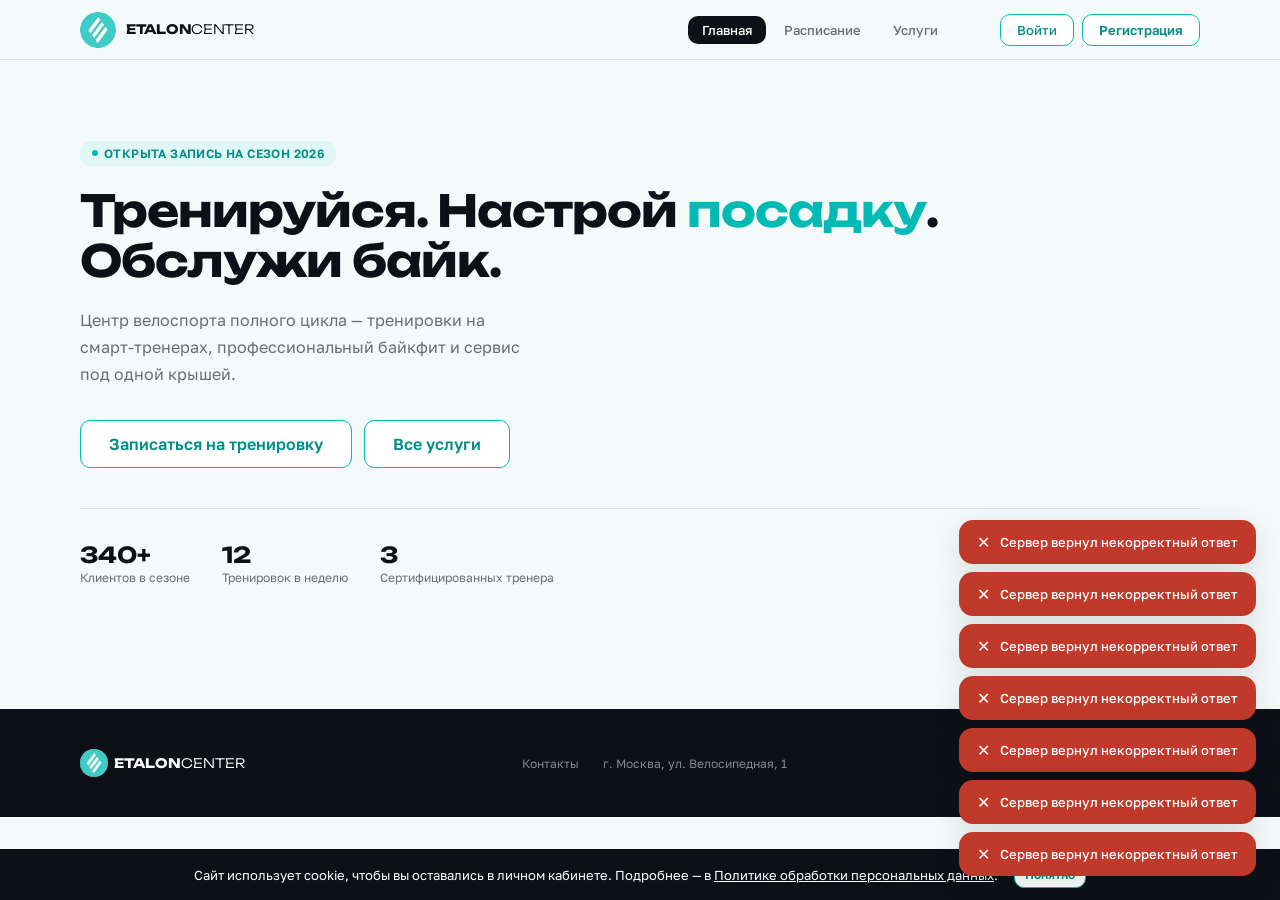
==== index.html @ cbdffd04 "49.[Feature] - изменила расположение пунктов меню" ====
<!DOCTYPE html>
<html lang="ru">

<head>
  <meta charset="UTF-8">
  <meta name="viewport" content="width=device-width, initial-scale=1.0">
  <link rel="icon" type="image/x-icon"
    href="[data-uri]">
  <link rel="icon" type="image/png" sizes="32x32"
    href="[data-uri]">
  <link rel="apple-touch-icon"
    href="[data-uri]">
  <title>ETALON CENTER — Запись на тренировки</title>
  <!-- Стили — css/, порядок подключения важен (каскад). ?v=… — версия против кэша браузера
       (.htaccess кэширует css/js на 7 дней): при выкладке изменённых css/js сменить во ВСЕХ ссылках css и js. -->
  <link rel="stylesheet" href="css/fonts.css?v=20261009-031">
  <link rel="stylesheet" href="css/base.css?v=20261009-031">
  <link rel="stylesheet" href="css/site.css?v=20261009-031">
  <link rel="stylesheet" href="css/panels.css?v=20261009-031">
  <link rel="stylesheet" href="css/library.css?v=20261009-031">
  <link rel="stylesheet" href="css/week-grid.css?v=20261009-031">
  <link rel="stylesheet" href="css/admin.css?v=20261009-031">
  <!-- Набор готовых классов — последним: его классы сильнее остальных -->
  <link rel="stylesheet" href="css/kit.css?v=20261009-031">
</head>

<body>
  <!-- Администратор обновил страницу: сайт не показываем, пока сервер не ответит, кто вошёл (js/auth.js admBootMark) -->
  <script>try { if (localStorage.getItem('etalon.admin') === '1') document.documentElement.classList.add('adm-boot'); } catch (e) { }</script>

  <!-- NAV -->
  <nav class="nav">
    <a class="nav-logo" href="#" onclick="goHome()"><img class="input-sm u-block u-shrink-0 u-w-36 u-round"
        src="[data-uri]"
        alt="logo"><span class="u-lh-1"
       ><b class="u-bold">ETALON</b><span class="u-light"
         >CENTER</span></span></a>
    <!-- Разделы и вход: на широком экране — в строке шапки, на телефоне — выпадающее меню (кнопка .nav-burger) -->
    <div class="nav-menu">
    <div class="nav-links">
      <a class="nav-link nav-client-only active" href="#" onclick="showPage('home');setNavActive(this)">Главная</a>
      <a class="nav-link nav-client-only" href="#" onclick="showPage('trainings');setNavActive(this)">Расписание</a>
      <a class="nav-link nav-client-only" href="#" onclick="showPage('services');setNavActive(this)">Услуги</a>
      <a class="nav-link" href="#" onclick="showPage('client');setNavActive(this)" id="nav-client"
        style="display:none">Кабинет</a>
      <!-- Администратору: группы разделов панели (js/admin/data-nav.js admGroup); разделы группы — в меню слева -->
      <a class="nav-link nav-admin-only" href="#" data-adm-group="journal" onclick="admGroup('journal')" style="display:none">Запись из расписания</a>
      <a class="nav-link nav-admin-only" href="#" data-adm-group="clients" onclick="admGroup('clients')" style="display:none">Клиенты</a>
      <a class="nav-link nav-admin-only" href="#" data-adm-group="work" onclick="admGroup('work')" style="display:none">Управление записями</a>
      <a class="nav-link nav-admin-only" href="#" data-adm-group="plan" onclick="admGroup('plan')" style="display:none">Управление расписанием</a>
      <a class="nav-link nav-admin-only" href="#" data-adm-group="branches" onclick="admGroup('branches')" style="display:none">Филиалы</a>
      <a class="nav-link nav-admin-only" href="#" data-adm-group="staff" onclick="admGroup('staff')" style="display:none">Сотрудники</a>
      <a class="nav-link nav-admin-only" href="#" data-adm-group="system" onclick="admGroup('system')" style="display:none">Настройки</a>
    </div>
    <!-- Выбор филиала (js/site/schedule.js renderSchLoc); филиал один — блока нет; администратору не показывается -->
    <div class="ms nav-client-only" id="nav-loc" hidden></div>
    <div class="nav-auth">
      <button class="btn-ghost" id="btn-login" onclick="openAuth('login')">Войти</button>
      <button class="btn-primary" id="btn-signup" onclick="openAuth('register')">Регистрация</button>
      <!-- Текущий филиал администратора студии (у главного управляющего выбор — на экранах, [data-adm-branch]) — один на всю панель; вид тот же, что у выбора филиала на сайте (js/admin/data-nav.js admBranchRender) -->
      <div class="ms" id="adm-branch" hidden></div>
      <button class="btn-ghost u-nowrap" id="btn-logout" onclick="logout()" style="display:none">Выйти</button>
    </div>
    </div>
    <!-- Меню на телефоне: кнопка раскрывает .nav-menu под шапкой (css/site.css, js/ui.js) -->
    <button class="nav-burger" type="button" aria-label="Меню" onclick="navToggle()">
      <svg width="18" height="18" viewBox="0 0 24 24" fill="none" stroke="currentColor" stroke-width="2" stroke-linecap="round"><path d="M4 7h16M4 12h16M4 17h16" /></svg>
    </button>
  </nav>

  <!-- ════════════ PAGE: HOME ════════════ -->
  <div class="page active" id="page-home">
    <div class="hero">
      <div>
        <div class="hero-eyebrow animate-up">Открыта запись на сезон 2026</div>
        <h1 class="animate-up delay-1">Тренируйся. Настрой<span> посадку</span>. Обслужи байк.</h1>
        <p class="hero-sub animate-up delay-2">Центр велоспорта полного цикла — тренировки на смарт-тренерах,
          профессиональный байкфит и сервис под одной крышей.</p>
        <div class="hero-actions animate-up delay-3">
          <button class="btn-primary btn-lg"
            onclick="showPage('trainings');setNavActive(document.querySelector('[onclick*=\'trainings\']'))">Записаться на
            тренировку</button>
          <button class="btn-ghost btn-lg" onclick="showPage('services')">Все услуги</button>
        </div>
        <div class="hero-stats animate-up delay-3">
          <div class="stat-item">
            <div class="stat-num">340+</div>
            <div class="stat-label">Клиентов в сезоне</div>
          </div>
          <div class="stat-item">
            <div class="stat-num">12</div>
            <div class="stat-label">Тренировок в неделю</div>
          </div>
          <div class="stat-item">
            <div class="stat-num">3</div>
            <div class="stat-label">Сертифицированных тренера</div>
          </div>
        </div>
      </div>
    </div>
  </div>

  <!-- ════════════ PAGE: TRAININGS (js/site/trainings.js) — свои записи и запись на тренировки ════════════ -->
  <div class="page" id="page-trainings">
    <div class="section">
      <div class="section-head">
        <h2 class="section-title">Расписание</h2>
        <!-- Выбранный филиал — только на телефоне: там выбор филиала спрятан в меню шапки (js/site/schedule.js renderSchLoc) -->
        <div class="site-loc-name u-phone-only u-text-ui u-muted u-mt-4"></div>
      </div>

      <!-- Запись на индивидуальную тренировку (персональную или самостоятельную) — форма js/admin/journal-book.js -->
      <div class="u-mb-16"><button class="btn-primary" onclick="trOpenFree()">Свободная запись</button></div>

      <div class="wg-toolbar">
        <div class="wg-nav">
          <button class="wg-nav-btn" onclick="trChangeWeek(-1)">
            <svg width="16" height="16" viewBox="0 0 24 24" fill="none" stroke="currentColor" stroke-width="2"
              stroke-linecap="round" stroke-linejoin="round">
              <polyline points="15 18 9 12 15 6" />
            </svg>
          </button>
          <span class="wg-label" id="tr-month"></span>
          <button class="wg-nav-btn" onclick="trChangeWeek(1)">
            <svg width="16" height="16" viewBox="0 0 24 24" fill="none" stroke="currentColor" stroke-width="2"
              stroke-linecap="round" stroke-linejoin="round">
              <polyline points="9 18 15 12 9 6" />
            </svg>
          </button>
          <button class="wg-today-btn" onclick="trToday()">Сегодня</button>
        </div>
        <div class="indp-legend">
          <span><i class="indp-dot indp-dot--mine"></i>Вы записаны — нажмите, чтобы перенести или отменить</span>
        </div>
      </div>

      <div class="ind-hint u-mb-12" id="tr-hint"></div>
      <!-- Недельная сетка; на телефоне вместо неё — лента дней и список выбранного дня -->
      <div class="wg-days" id="tr-days"></div>
      <div class="sch-list" id="tr-day-list"></div>
      <div class="wg-wrap sch-grid-wrap">
        <div class="wg wg--site" id="tr-grid"></div>
      </div>
    </div>
  </div>

  <!-- ════════════ PAGE: SERVICES ════════════ -->
  <div class="page" id="page-services">
    <div class="section">
      <div class="section-head">
        <h2 class="section-title">Наши услуги</h2>
        <!-- Выбранный филиал — только на телефоне: там выбор филиала спрятан в меню шапки (js/site/schedule.js renderSchLoc) -->
        <div class="site-loc-name u-phone-only u-text-ui u-muted u-mt-4"></div>
      </div>
      <!-- Разделы — категории услуг из справочника, карточки — записи библиотеки (renderServices) -->
      <div id="services-grid"></div>
    </div>
  </div>

  <!-- ════════════ PAGE: DOCUMENT ════════════ -->
  <!-- Документ студии (оферта, правила, политика…): адрес #doc/<код>, текст действующей редакции (js/docs.js) -->
  <div class="page" id="page-doc">
    <div class="section">
      <div class="section-head">
        <h2 class="section-title" id="doc-title"></h2>
        <div class="u-text-ui u-muted u-mt-4" id="doc-meta"></div>
      </div>
      <div class="u-max-w-760" id="doc-text"></div>
    </div>
  </div>

  <!-- ════════════ PAGE: CLIENT PANEL ════════════ -->
  <div class="page" id="page-client">
    <div class="client-panel-layout">

      <!-- SIDEBAR -->
      <aside class="cp-sidebar">
        <div class="cp-sidebar-user">
          <div class="cp-user-avatar u-bg-brand-light u-brand" id="cp-user-avatar">И</div>
          <div class="cp-user-name" id="cp-user-name">Клиент</div>
          <div class="cp-user-phone" id="cp-user-phone"></div>
          <span class="cp-user-badge c-badge active" id="cp-user-badge">Активный</span>
        </div>
        <nav>
          <div class="cp-nav-item active" onclick="switchClientTab('mybookings',this)"><svg width="16" height="16"
              viewBox="0 0 24 24" fill="none" stroke="currentColor" stroke-width="2" stroke-linecap="round"
              stroke-linejoin="round">
              <path d="M2 9a3 3 0 010 6v2a2 2 0 002 2h16a2 2 0 002-2v-2a3 3 0 010-6V7a2 2 0 00-2-2H4a2 2 0 00-2 2v2z" />
            </svg> Мои записи</div>
          <div class="cp-nav-item" onclick="switchClientTab('profile',this)"><svg width="16" height="16"
              viewBox="0 0 24 24" fill="none" stroke="currentColor" stroke-width="2" stroke-linecap="round"
              stroke-linejoin="round">
              <circle cx="12" cy="8" r="4" />
              <path d="M4 20c0-4 3.6-7 8-7s8 3 8 7" />
            </svg> Профиль</div>
        </nav>
      </aside>

      <!-- CONTENT -->
      <div class="cp-content">

        <!-- MY BOOKINGS -->
        <div class="cp-panel active" id="cp-mybookings">
          <div class="cp-section-title">Мои записи</div>
          <div class="filter-chips u-mb-16" id="cp-booking-filters">
            <button class="chip" onclick="cpBookingFilter('all',this)">Все</button>
            <button class="chip active" onclick="cpBookingFilter('booked',this)">Активные</button>
            <button class="chip" onclick="cpBookingFilter('cancelled',this)">Отменённые</button>
          </div>
          <div class="bookings-list" id="cp-bookings-list"></div>
        </div>

        <!-- PROFILE -->
        <div class="cp-panel" id="cp-profile">
          <div class="cp-section-title">Мой профиль</div>
          <div class="profile-card">
            <div class="profile-avatar-row">
              <div class="profile-avatar-big u-bg-brand-light u-brand" id="profile-avatar-big">И</div>
              <div>
                <div class="u-text-lead u-bold" id="profile-display-name">Клиент</div>
                <div class="u-text-small u-muted u-mt-4" id="profile-display-phone">—</div>
                <div class="u-text-small u-muted u-mt-2" id="profile-stats-line">0 записей</div>
              </div>
            </div>
            <div class="form-row">
              <div class="form-field">
                <label class="form-label">Имя</label>
                <input class="form-input" id="pf-first-name" required>
              </div>
              <div class="form-field">
                <label class="form-label">Фамилия</label>
                <input class="form-input" id="pf-last-name" required>
              </div>
            </div>
            <div class="form-field">
              <label class="form-label">Телефон</label>
              <input class="form-input" id="pf-phone" disabled>
              <div class="set-hint">Телефон — ваш логин. Чтобы изменить номер, обратитесь к администратору</div>
            </div>
            <div class="form-field">
              <label class="form-label">Дата рождения</label>
              <input class="form-input" id="pf-birth" type="date">
            </div>
            <div class="form-field">
              <label class="form-label">О себе / цели тренировок</label>
              <textarea class="form-input form-textarea" id="pf-notes" rows="3"
               ></textarea>
            </div>
            <div class="u-mt-20 u-flex u-gap-10 u-items-center">
              <button class="btn-primary" onclick="saveProfile()">Сохранить изменения</button>
              <span class="u-text-small u-brand" style="display:none" id="profile-saved-msg">Сохранено</span>
            </div>
          </div>

          <!-- Согласия: что принято и когда; согласие на фото и видео можно дать и отозвать (js/client/chat-profile.js) -->
          <div class="profile-card u-mt-16">
            <div class="cp-section-title">Согласия</div>
            <div id="pf-consents"></div>
          </div>

          <!-- Пароль и сессии: содержимое общее с панелью администратора (js/client/chat-profile.js passCardFill) -->
          <div class="profile-card u-mt-16" id="pf-pass-card"></div>
        </div>

      </div><!-- /cp-content -->
    </div>
  </div>

  <!-- ════════════ PAGE: ADMIN ════════════ -->
  <div class="page" id="page-admin">
    <div class="adm-layout">

      <!-- Боковое меню -->
      <aside class="adm-sidebar">
        <!-- На телефоне эта строка — переключатель: показывает текущий раздел и раскрывает список (css/admin.css) -->
        <div class="adm-sidebar-logo" onclick="admMenuToggle()">
          <svg width="20" height="20" viewBox="0 0 24 24" fill="none" stroke="currentColor" stroke-width="2"
            stroke-linecap="round" stroke-linejoin="round">
            <rect x="3" y="3" width="7" height="7" />
            <rect x="14" y="3" width="7" height="7" />
            <rect x="14" y="14" width="7" height="7" />
            <rect x="3" y="14" width="7" height="7" />
          </svg>
          <span class="adm-sidebar-title" id="adm-group-title">Запись из расписания</span>
          <span class="adm-sidebar-current" id="adm-current">Запись из расписания</span>
          <svg class="adm-sidebar-chevron" width="14" height="14" viewBox="0 0 24 24" fill="none" stroke="currentColor" stroke-width="2"
            stroke-linecap="round" stroke-linejoin="round">
            <polyline points="6 9 12 15 18 9" />
          </svg>
        </div>
        <nav class="adm-nav">
          <div class="adm-nav-group active" data-group="journal">
          <div class="adm-nav-item active" onclick="admNav('journal',this)">
            <svg width="16" height="16" viewBox="0 0 24 24" fill="none" stroke="currentColor" stroke-width="2"
              stroke-linecap="round" stroke-linejoin="round">
              <path d="M4 19.5A2.5 2.5 0 016.5 17H20" />
              <path d="M6.5 2H20v20H6.5A2.5 2.5 0 014 19.5v-15A2.5 2.5 0 016.5 2z" />
            </svg>
            Запись из расписания
          </div>
          </div>
          <div class="adm-nav-group" data-group="clients">
          <div class="adm-nav-item" onclick="admNav('clients',this)">
            <svg width="16" height="16" viewBox="0 0 24 24" fill="none" stroke="currentColor" stroke-width="2"
              stroke-linecap="round" stroke-linejoin="round">
              <path d="M17 21v-2a4 4 0 00-4-4H5a4 4 0 00-4 4v2" />
              <circle cx="9" cy="7" r="4" />
              <path d="M23 21v-2a4 4 0 00-3-3.87" />
              <path d="M16 3.13a4 4 0 010 7.75" />
            </svg>
            Клиенты
          </div>
          </div>
          <div class="adm-nav-group" data-group="work">
          <div class="adm-nav-item" onclick="admNav('bookings',this)">
            <svg width="16" height="16" viewBox="0 0 24 24" fill="none" stroke="currentColor" stroke-width="2"
              stroke-linecap="round" stroke-linejoin="round">
              <path d="M14 2H6a2 2 0 00-2 2v16a2 2 0 002 2h12a2 2 0 002-2V8z" />
              <polyline points="14 2 14 8 20 8" />
            </svg>
            Управление записями
          </div>
          </div>
          <div class="adm-nav-group" data-group="plan">
          <div class="adm-nav-item" onclick="admNav('schedule',this)">
            <svg width="16" height="16" viewBox="0 0 24 24" fill="none" stroke="currentColor" stroke-width="2"
              stroke-linecap="round" stroke-linejoin="round">
              <rect x="3" y="4" width="18" height="18" rx="2" />
              <path d="M16 2v4M8 2v4M3 10h18" />
            </svg>
            Управление расписанием
          </div>
          </div>
          <div class="adm-nav-group" data-group="branches">
          <div class="adm-nav-item" onclick="admNav('set_locations',this)">
            <svg width="16" height="16" viewBox="0 0 24 24" fill="none" stroke="currentColor" stroke-width="2"
              stroke-linecap="round" stroke-linejoin="round">
              <circle cx="12" cy="12" r="3" />
              <path
                d="M19.4 15a1.65 1.65 0 00.33 1.82l.06.06a2 2 0 010 2.83 2 2 0 01-2.83 0l-.06-.06a1.65 1.65 0 00-1.82-.33 1.65 1.65 0 00-1 1.51V21a2 2 0 01-4 0v-.09A1.65 1.65 0 009 19.4a1.65 1.65 0 00-1.82.33l-.06.06a2 2 0 01-2.83-2.83l.06-.06A1.65 1.65 0 004.68 15a1.65 1.65 0 00-1.51-1H3a2 2 0 010-4h.09A1.65 1.65 0 004.6 9a1.65 1.65 0 00-.33-1.82l-.06-.06a2 2 0 012.83-2.83l.06.06A1.65 1.65 0 009 4.68a1.65 1.65 0 001-1.51V3a2 2 0 014 0v.09a1.65 1.65 0 001 1.51 1.65 1.65 0 001.82-.33l.06-.06a2 2 0 012.83 2.83l-.06.06A1.65 1.65 0 0019.4 9a1.65 1.65 0 001.51 1H21a2 2 0 010 4h-.09a1.65 1.65 0 00-1.51 1z" />
            </svg>
            Филиалы
          </div>
          </div>
          <div class="adm-nav-group" data-group="staff">
          <div class="adm-nav-item" onclick="admNav('staff',this)">
            <svg width="16" height="16" viewBox="0 0 24 24" fill="none" stroke="currentColor" stroke-width="2"
              stroke-linecap="round" stroke-linejoin="round">
              <path d="M17 21v-2a4 4 0 00-4-4H5a4 4 0 00-4 4v2" />
              <circle cx="9" cy="7" r="4" />
              <path d="M23 21v-2a4 4 0 00-3-3.87" />
              <path d="M16 3.13a4 4 0 010 7.75" />
            </svg>
            Сотрудники
          </div>
          </div>
          <div class="adm-nav-group" data-group="system">
          <div class="adm-nav-item" onclick="admNav('set_types',this)">
            <svg width="16" height="16" viewBox="0 0 24 24" fill="none" stroke="currentColor" stroke-width="2"
              stroke-linecap="round" stroke-linejoin="round">
              <circle cx="12" cy="12" r="3" />
              <path
                d="M19.4 15a1.65 1.65 0 00.33 1.82l.06.06a2 2 0 010 2.83 2 2 0 01-2.83 0l-.06-.06a1.65 1.65 0 00-1.82-.33 1.65 1.65 0 00-1 1.51V21a2 2 0 01-4 0v-.09A1.65 1.65 0 009 19.4a1.65 1.65 0 00-1.82.33l-.06.06a2 2 0 01-2.83-2.83l.06-.06A1.65 1.65 0 004.68 15a1.65 1.65 0 00-1.51-1H3a2 2 0 010-4h.09A1.65 1.65 0 004.6 9a1.65 1.65 0 00-.33-1.82l-.06-.06a2 2 0 012.83-2.83l.06.06A1.65 1.65 0 009 4.68a1.65 1.65 0 001-1.51V3a2 2 0 014 0v.09a1.65 1.65 0 001 1.51 1.65 1.65 0 001.82-.33l.06-.06a2 2 0 012.83 2.83l-.06.06A1.65 1.65 0 0019.4 9a1.65 1.65 0 001.51 1H21a2 2 0 010 4h-.09a1.65 1.65 0 00-1.51 1z" />
            </svg>
            Типы станков
          </div>
          <div class="adm-nav-item" onclick="admNav('set_dicts',this)">
            <svg width="16" height="16" viewBox="0 0 24 24" fill="none" stroke="currentColor" stroke-width="2"
              stroke-linecap="round" stroke-linejoin="round">
              <circle cx="12" cy="12" r="3" />
              <path
                d="M19.4 15a1.65 1.65 0 00.33 1.82l.06.06a2 2 0 010 2.83 2 2 0 01-2.83 0l-.06-.06a1.65 1.65 0 00-1.82-.33 1.65 1.65 0 00-1 1.51V21a2 2 0 01-4 0v-.09A1.65 1.65 0 009 19.4a1.65 1.65 0 00-1.82.33l-.06.06a2 2 0 01-2.83-2.83l.06-.06A1.65 1.65 0 004.68 15a1.65 1.65 0 00-1.51-1H3a2 2 0 010-4h.09A1.65 1.65 0 004.6 9a1.65 1.65 0 00-.33-1.82l-.06-.06a2 2 0 012.83-2.83l.06.06A1.65 1.65 0 009 4.68a1.65 1.65 0 001-1.51V3a2 2 0 014 0v.09a1.65 1.65 0 001 1.51 1.65 1.65 0 001.82-.33l.06-.06a2 2 0 012.83 2.83l-.06.06A1.65 1.65 0 0019.4 9a1.65 1.65 0 001.51 1H21a2 2 0 010 4h-.09a1.65 1.65 0 00-1.51 1z" />
            </svg>
            Справочники
          </div>
          <div class="adm-nav-item" onclick="admNav('set_params',this)">
            <svg width="16" height="16" viewBox="0 0 24 24" fill="none" stroke="currentColor" stroke-width="2"
              stroke-linecap="round" stroke-linejoin="round">
              <circle cx="12" cy="12" r="3" />
              <path
                d="M19.4 15a1.65 1.65 0 00.33 1.82l.06.06a2 2 0 010 2.83 2 2 0 01-2.83 0l-.06-.06a1.65 1.65 0 00-1.82-.33 1.65 1.65 0 00-1 1.51V21a2 2 0 01-4 0v-.09A1.65 1.65 0 009 19.4a1.65 1.65 0 00-1.82.33l-.06.06a2 2 0 01-2.83-2.83l.06-.06A1.65 1.65 0 004.68 15a1.65 1.65 0 00-1.51-1H3a2 2 0 010-4h.09A1.65 1.65 0 004.6 9a1.65 1.65 0 00-.33-1.82l-.06-.06a2 2 0 012.83-2.83l.06.06A1.65 1.65 0 009 4.68a1.65 1.65 0 001-1.51V3a2 2 0 014 0v.09a1.65 1.65 0 001 1.51 1.65 1.65 0 001.82-.33l.06-.06a2 2 0 012.83 2.83l-.06.06A1.65 1.65 0 0019.4 9a1.65 1.65 0 001.51 1H21a2 2 0 010 4h-.09a1.65 1.65 0 00-1.51 1z" />
            </svg>
            Параметры
          </div>
          <div class="adm-nav-item" onclick="admNav('set_docs',this)">
            <svg width="16" height="16" viewBox="0 0 24 24" fill="none" stroke="currentColor" stroke-width="2"
              stroke-linecap="round" stroke-linejoin="round">
              <circle cx="12" cy="12" r="3" />
              <path
                d="M19.4 15a1.65 1.65 0 00.33 1.82l.06.06a2 2 0 010 2.83 2 2 0 01-2.83 0l-.06-.06a1.65 1.65 0 00-1.82-.33 1.65 1.65 0 00-1 1.51V21a2 2 0 01-4 0v-.09A1.65 1.65 0 009 19.4a1.65 1.65 0 00-1.82.33l-.06.06a2 2 0 01-2.83-2.83l.06-.06A1.65 1.65 0 004.68 15a1.65 1.65 0 00-1.51-1H3a2 2 0 010-4h.09A1.65 1.65 0 004.6 9a1.65 1.65 0 00-.33-1.82l-.06-.06a2 2 0 012.83-2.83l.06.06A1.65 1.65 0 009 4.68a1.65 1.65 0 001-1.51V3a2 2 0 014 0v.09a1.65 1.65 0 001 1.51 1.65 1.65 0 001.82-.33l.06-.06a2 2 0 012.83 2.83l-.06.06A1.65 1.65 0 0019.4 9a1.65 1.65 0 001.51 1H21a2 2 0 010 4h-.09a1.65 1.65 0 00-1.51 1z" />
            </svg>
            Документы
          </div>
          <div class="adm-nav-item" onclick="admNav('profile',this)">
            <svg width="16" height="16" viewBox="0 0 24 24" fill="none" stroke="currentColor" stroke-width="2"
              stroke-linecap="round" stroke-linejoin="round">
              <circle cx="12" cy="8" r="4" />
              <path d="M4 20c0-4 3.6-7 8-7s8 3 8 7" />
            </svg>
            Профиль
          </div>
          </div>
        </nav>
      </aside>

      <!-- Основной контент -->
      <div class="adm-main">

        <!-- РАСПИСАНИЕ -->
        <!-- ЖУРНАЛ ЗАПИСИ: день филиала по станкам и специалистам (js/admin/journal.js) -->
        <div class="adm-panel active" id="adm-journal">
          <div class="adm-panel-header">
            <div class="u-flex u-items-center u-gap-12 u-wrap">
              <h2 class="adm-panel-title">Запись из расписания</h2>
              <div class="ms" data-adm-branch="one" hidden></div>
            </div>
          </div>
          <div class="wg-toolbar">
            <div class="wg-nav">
              <button class="wg-nav-btn" onclick="jrChangeDay(-1)">
                <svg width="14" height="14" viewBox="0 0 24 24" fill="none" stroke="currentColor" stroke-width="2"
                  stroke-linecap="round" stroke-linejoin="round">
                  <polyline points="15 18 9 12 15 6" />
                </svg>
              </button>
              <span class="wg-label jr-date-label" id="jr-date-label"></span>
              <button class="wg-nav-btn" onclick="jrChangeDay(1)">
                <svg width="14" height="14" viewBox="0 0 24 24" fill="none" stroke="currentColor" stroke-width="2"
                  stroke-linecap="round" stroke-linejoin="round">
                  <polyline points="9 18 15 12 9 6" />
                </svg>
              </button>
              <button class="wg-today-btn" onclick="jrToday()">Сегодня</button>
              <input type="date" class="form-input jr-date-input" id="jr-date-input" onchange="jrPickDate(this.value)">
            </div>
          </div>
          <!-- Вкладки: тренировки и услуги филиала; легенда — по вкладке (js/admin/journal.js) -->
          <div class="filter-chips u-mb-12" id="jr-tabs"></div>
          <div class="jr-legend" id="jr-legend"></div>
          <!-- Доска (широкий экран) и список занятий дня (телефон) -->
          <div class="jr-wrap" id="jr-board"></div>
          <div class="jr-list" id="jr-list"></div>
        </div>

        <div class="adm-panel" id="adm-schedule">
          <div class="adm-panel-header">
            <div class="u-flex u-items-center u-gap-12 u-wrap">
              <h2 class="adm-panel-title">Управление расписанием</h2>
              <div class="ms" data-adm-branch="all" hidden></div>
            </div>
            <button class="btn-primary" data-need="schedule" onclick="openSlotModal(null)">+ Добавить
              слот</button>
          </div>
          <div class="wg-toolbar">
            <div class="wg-nav">
              <button class="wg-nav-btn" onclick="admWeekChange(-1)">
                <svg width="14" height="14" viewBox="0 0 24 24" fill="none" stroke="currentColor" stroke-width="2"
                  stroke-linecap="round" stroke-linejoin="round">
                  <polyline points="15 18 9 12 15 6" />
                </svg>
              </button>
              <span class="wg-label" id="adm-week-label"></span>
              <button class="wg-nav-btn" onclick="admWeekChange(1)">
                <svg width="14" height="14" viewBox="0 0 24 24" fill="none" stroke="currentColor" stroke-width="2"
                  stroke-linecap="round" stroke-linejoin="round">
                  <polyline points="9 18 15 12 9 6" />
                </svg>
              </button>
              <button class="wg-today-btn" onclick="admWeekToday()">Сегодня</button>
            </div>
            <div class="u-flex u-gap-8 u-wrap u-items-center">
              <!-- Фильтр по специалисту: все или один -->
              <select class="form-input u-w-220 u-max-w-full" id="adm-spec-filter" onchange="admSpecFilterChanged(this.value)"></select>
            </div>
          </div>
          <div class="wg-wrap">
            <div class="wg wg--admin" id="adm-week-grid"></div>
          </div>
        </div>

        <!-- БИБЛИОТЕКА -->
        <!-- ЗАПИСИ -->
        <div class="adm-panel" id="adm-bookings">
          <div class="adm-panel-header">
            <div class="u-flex u-items-center u-gap-12 u-wrap">
              <h2 class="adm-panel-title">Управление записями</h2>
              <div class="ms" data-adm-branch="all" hidden></div>
            </div>
          </div>
          <!-- Период (по дате занятия: по умолчанию от сегодня и без конца) и филиал — запрос к серверу;
               статус (по умолчанию «Активные») и поиск — по загруженному списку -->
          <div class="set-bar">
            <label class="set-hint" for="bookings-from">Занятия с</label>
            <input class="form-input u-w-150 input-sm u-text-ui" id="bookings-from" type="date" onchange="loadBookingsPanel().then(renderAdminBookings)">
            <label class="set-hint" for="bookings-to">по</label>
            <input class="form-input u-w-150 input-sm u-text-ui" id="bookings-to" type="date" onchange="loadBookingsPanel().then(renderAdminBookings)">
            <select class="form-input u-w-150 input-sm u-text-ui" id="bookings-status-filter"
              onchange="filterBookingsSearch(document.getElementById('bookings-search').value)">
              <option value="all">Все статусы</option>
              <option value="booked" selected>Активные</option>
              <option value="cancelled">Отменённые</option>
            </select>
            <input class="form-input input-sm u-text-ui u-w-240" id="bookings-search" placeholder="Поиск: клиент, телефон, занятие…"
              oninput="filterBookingsSearch(this.value)">
          </div>
          <div class="adm-kpi-grid u-mb-16" id="bookings-kpi"></div>
          <div class="admin-table">
            <table>
              <thead>
                <tr>
                  <th>Клиент</th>
                  <th>Телефон</th>
                  <th id="bookings-loc-th">Филиал</th>
                  <th>Занятие</th>
                  <th>Тренер</th>
                  <th>Станок</th>
                  <th>Дата и время</th>
                  <th>Сумма</th>
                  <th>Статус</th>
                  <th>Действия</th>
                </tr>
              </thead>
              <tbody id="admin-tbody"></tbody>
            </table>
          </div>
        </div>

        <!-- КЛИЕНТЫ -->
        <div class="adm-panel" id="adm-clients">
          <div class="adm-panel-header">
            <h2 class="adm-panel-title">Клиенты</h2>
            <button class="btn-primary" onclick="openClientModal(null)">+
              Добавить</button>
          </div>
          <div class="u-flex u-gap-8 u-mb-16 u-wrap">
            <input class="form-input u-flex-1 input-sm u-text-ui u-min-w-220" id="clients-search" placeholder="Поиск по имени, телефону..."
              oninput="filterClients(this.value)">
            <select class="form-input u-w-150 input-sm u-text-ui" id="clients-filter"
              onchange="filterClients(document.getElementById('clients-search').value)">
              <option value="all">Все клиенты</option>
              <option value="vip">VIP</option>
              <option value="regular">Постоянные</option>
              <option value="new">Новые</option>
            </select>
          </div>
          <div class="clients-stats" id="clients-stats"></div>
          <div class="admin-table">
            <table>
              <thead>
                <tr>
                  <th>Клиент</th>
                  <th>Телефон</th>
                  <th>Статус</th>
                </tr>
              </thead>
              <tbody id="clients-tbody"></tbody>
            </table>
          </div>
        </div>

        <!-- СОТРУДНИКИ: люди с ролями (js/admin/staff.js). Таблица — как у клиентов: нажатие на строку открывает окно -->
        <div class="adm-panel" id="adm-staff">
          <div class="adm-panel-header">
            <h2 class="adm-panel-title">Сотрудники</h2>
            <button class="btn-primary" id="staff-add" onclick="openStaffModal(null)">+ Добавить сотрудника</button>
          </div>
          <div class="u-flex u-gap-8 u-mb-16 u-wrap">
            <input class="form-input u-flex-1 input-sm u-text-ui u-min-w-220" id="staff-search" placeholder="Поиск по имени, телефону..."
              oninput="renderStaff()">
            <select class="form-input u-w-220 input-sm u-text-ui" id="staff-role" onchange="renderStaff()"></select>
            <select class="form-input u-w-220 input-sm u-text-ui" id="staff-loc" onchange="renderStaff()"></select>
            <!-- только администратору системы: вместо работающих — люди, у которых роли были раньше -->
            <label class="u-flex u-items-center u-gap-6 u-text-ui u-nowrap u-pointer" id="staff-former-box"><input type="checkbox" id="staff-former" onchange="staffFormerChanged()"> Бывшие сотрудники</label>
          </div>
          <div class="admin-table">
            <table>
              <thead>
                <tr>
                  <th>Сотрудник</th>
                  <th>Телефон</th>
                  <th id="staff-col-roles">Кем и где работает</th>
                </tr>
              </thead>
              <tbody id="staff-tbody"></tbody>
            </table>
          </div>
        </div>

        <!-- ПРОФИЛЬ администратора: пароль и сессии (js/client/chat-profile.js) -->
        <div class="adm-panel" id="adm-profile">
          <div class="adm-panel-header">
            <h2 class="adm-panel-title">Профиль</h2>
          </div>
          <div class="profile-card" id="adm-pass-card"></div>
        </div>

        <!-- НАСТРОЙКИ: одна панель на пункты меню «Филиалы», «Типы станков», «Справочники», «Параметры», «Документы»
             (admNav('set_…') в js/admin/data-nav.js, switchSettingsTab в js/admin/settings.js). Внутри «Филиалов» —
             страница филиала с вкладками «О филиале», «Тренировки», «Услуги», «Станки и зал» -->
        <div class="adm-panel" id="adm-settings">
          <div class="adm-panel-header">
            <div class="u-flex u-items-center u-gap-12 u-wrap">
              <!-- страница филиала: назад к списку; заголовок — название филиала -->
              <button class="btn-ghost btn-sm" id="branch-back" onclick="branchPageClose()" style="display:none">← Филиалы</button>
              <h2 class="adm-panel-title" id="adm-settings-title">Филиалы</h2>
            </div>
          </div>
          <!-- Вкладки страницы филиала (openBranchPage в js/admin/settings.js): всё, что у филиала своё -->
          <div class="filter-chips u-mb-16" id="branch-tabs" style="display:none">
            <button class="chip" data-branch-tab="branch_info" onclick="switchSettingsTab('branch_info')">О филиале</button>
            <button class="chip" data-branch-tab="trainings" onclick="switchSettingsTab('trainings')">Тренировки</button>
            <button class="chip" data-branch-tab="services" onclick="switchSettingsTab('services')">Услуги</button>
            <button class="chip" data-branch-tab="stations" onclick="switchSettingsTab('stations')">Станки и зал</button>
          </div>

          <!-- Филиалы -->
          <div class="adm-card set-tab" id="set-tab-locations">
            <div class="u-flex u-justify-between u-items-center u-mb-16">
              <div></div>
              <button class="btn-primary" data-need="system" onclick="openLocationModal(null)">+ Добавить филиал</button>
            </div>
            <div class="u-grid u-cols-cards u-gap-16" id="settings-locations"></div>
          </div>

          <!-- О филиале: адрес, телефон, режим работы, размер зала (renderBranchInfo) -->
          <div class="adm-card set-tab" id="set-tab-branch_info" style="display:none">
            <div id="branch-info"></div>
          </div>

          <!-- Тренировки и услуги филиала (библиотека, js/admin/library.js): одна часть панели на две вкладки страницы
               филиала — «Тренировки» и «Услуги»; у каждой своя кнопка добавления -->
          <div class="set-tab" id="set-tab-library" style="display:none">
          <div class="adm-panel-header">
            <div></div>
            <div class="u-flex u-gap-8">
              <button class="btn-primary" id="lib-add-trainings" data-need="library" onclick="openLibItemModal(null,'trainings')">+
                Тренировка</button>
              <button class="btn-primary" id="lib-add-services" data-need="library" onclick="openLibItemModal(null,'services')">+
                Услуга</button>
            </div>
          </div>
          <div class="u-flex u-gap-8 u-wrap u-mb-16">
            <input class="form-input input-sm u-text-ui u-max-w-280" id="lib-search" placeholder="Поиск..."
              oninput="renderLibrary()">
            <select class="form-input u-max-w-200 input-sm u-text-ui" id="lib-cat-filter" style="display:none" onchange="renderLibrary()"></select>
            <select class="form-input u-max-w-200 input-sm u-text-ui" id="lib-active-filter" onchange="renderLibrary()">
              <option value="all">Все</option>
              <option value="active">Только действующие</option>
            </select>
          </div>
          <div class="lib-blocks" id="lib-grid"></div>
          </div>

          <!-- Станки и схема зала филиала -->
          <div class="adm-card set-tab" id="set-tab-stations" style="display:none">
            <div class="set-bar">
              <span class="set-hint" id="st-hint"></span>
            </div>
            <div class="hall-scheme hall-edit" id="st-hall"></div>
            <div class="set-hint" id="st-edit-hint">Пустая клетка — добавить станок. Станок — изменить. Перетащите станок, чтобы переставить (на занятую клетку — поменяются местами). Размер зала задаётся в филиале.</div>
            <div id="st-outside"></div>
          </div>

          <!-- Типы станков (общие) -->
          <div class="adm-card set-tab" id="set-tab-types" style="display:none">
            <div class="u-flex u-justify-between u-items-center u-mb-16">
              <div class="adm-card-title">Типы станков <span class="set-hint">— общие для всех филиалов</span></div>
              <button class="btn-primary" data-need="system" onclick="openStationTypeModal(null)">+ Тип станка</button>
            </div>
            <div class="lib-grid" id="st-types"></div>
          </div>

          <!-- Параметры студии (таблица settings) -->
          <div class="set-tab" id="set-tab-params" style="display:none">
            <div class="adm-card">
              <div class="adm-card-title u-mb-12">Параметры по умолчанию</div>
              <div id="settings-params"></div>
              <div class="u-flex u-justify-end"><button class="btn-primary u-text-ui" data-need="system" onclick="saveParamsBlock()">Сохранить</button></div>
            </div>
          </div>

          <!-- Документы: оферта, правила, политика, тексты согласий — с редакциями (js/docs.js) -->
          <div class="adm-card set-tab" id="set-tab-docs" style="display:none">
            <div class="set-bar">
              <span class="set-hint">Опубликованная редакция не меняется: правка текста публикуется новой редакцией, прежние остаются в истории.</span>
            </div>
            <div id="settings-docs"></div>
          </div>

          <!-- Справочники (общие; у прикладных значений — в каких филиалах доступно) -->
          <div class="adm-card set-tab" id="set-tab-dicts" style="display:none">
            <div class="set-bar">
              <span class="set-hint">Справочники общие. У категорий и типов специалистов — список филиалов, где они доступны; новый филиал добавляйте в значения вручную (в «Ред.»).</span>
            </div>
            <div id="dict-groups"></div>
          </div>
        </div>

      </div><!-- /adm-main -->
    </div><!-- /adm-layout -->
  </div>
  <!-- MODAL: BOOKING -->
  <div class="modal-overlay" id="booking-modal">
    <div class="modal">
      <div class="modal-header">
        <div>
          <div class="modal-title" id="bm-title">Запись на тренировку</div>
          <div class="modal-sub" id="bm-sub"></div>
        </div>
        <button class="modal-close" onclick="closeBookingModal()">×</button>
      </div>
      <div class="modal-detail-row" id="bm-details"></div>
      <div class="form-field" id="bm-hall-wrap">
        <label class="form-label">Выберите место</label>
        <div id="bm-hall" class="hall-scheme"></div>
        <div id="bm-station-hint" class="station-hint"></div>
      </div>
      <div class="form-field">
        <label class="form-label">Комментарий</label>
        <textarea class="form-input form-textarea" id="f-comment" rows="3"></textarea>
      </div>
      <div class="modal-actions">
        <button class="btn-ghost" onclick="closeBookingModal()">Отмена</button>
        <button class="btn-primary" onclick="confirmBooking()">Записаться →</button>
      </div>
    </div>
  </div>


  <!-- MODAL: SERVICE BOOKING (запись на услугу: специалист → дата → свободное время) — js/site/individual.js -->
  <div class="modal-overlay" id="ind-modal">
    <div class="modal">
      <div class="modal-header">
        <div>
          <div class="modal-title" id="ind-title"></div>
          <div class="modal-sub" id="ind-sub"></div>
        </div>
        <button class="modal-close" onclick="closeIndividual()">×</button>
      </div>
      <div id="ind-body"></div>
      <div class="form-field">
        <label class="form-label">Комментарий</label>
        <textarea class="form-input form-textarea" id="ind-comment" rows="2"></textarea>
      </div>
      <div class="ind-total" id="ind-total"></div>
      <div class="modal-actions">
        <button class="btn-ghost" onclick="closeIndividual()">Отмена</button>
        <button class="btn-primary" id="ind-submit" onclick="confirmIndividual()" disabled>Записаться →</button>
      </div>
    </div>
  </div>

  <!-- MODAL: SLOT DETAIL -->
  <div class="detail-modal-overlay" id="slot-detail-modal">
    <div class="detail-modal">
      <button class="dm-close"
        onclick="document.getElementById('slot-detail-modal').classList.remove('show')">×</button>
      <div class="dm-hero">
        <div class="dm-tag" id="sdm-tag">Тренировка</div>
        <div class="dm-title" id="sdm-title"></div>
        <div class="dm-subtitle" id="sdm-subtitle"></div>
        <div class="dm-stats" id="sdm-stats"></div>
      </div>
      <div class="dm-desc" id="sdm-desc"></div>
      <div class="dm-features" id="sdm-features"></div>
      <div class="dm-footer">
        <div>
          <div class="dm-price" id="sdm-price"></div>
          <div class="dm-price-label">стоимость занятия</div>
        </div>
        <div class="u-flex u-gap-8">
          <button class="btn-ghost"
            onclick="document.getElementById('slot-detail-modal').classList.remove('show')">Закрыть</button>
          <button class="btn-primary" id="sdm-book-btn">Записаться →</button>
        </div>
      </div>
    </div>
  </div>

  <!-- MODAL: AUTH -->
  <div class="modal-overlay" id="auth-modal">
    <div class="modal">
      <div class="modal-header">
        <div class="modal-title" id="auth-title">Вход в аккаунт</div>
        <button class="modal-close" onclick="closeAuth()">×</button>
      </div>
      <div class="auth-tabs">
        <button class="auth-tab active" id="tab-login" onclick="switchAuthTab('login')">Войти</button>
        <button class="auth-tab" id="tab-register" onclick="switchAuthTab('register')">Регистрация</button>
      </div>
      <div id="auth-fields"></div>
      <button class="btn-primary u-w-full u-p-12 u-text-lead u-radius-md u-mt-16"
        id="auth-submit" onclick="submitAuth()" disabled>Продолжить →</button>
    </div>
  </div>

  <!-- Уведомление о cookie: показывается, пока посетитель не нажмёт «Понятно» (js/ui.js cookieBarInit) -->
  <div class="cookie-bar" id="cookie-bar" hidden>
    <span>Сайт использует cookie, чтобы вы оставались в личном кабинете. Подробнее — в <a href="#doc/privacy">Политике обработки персональных данных</a>.</span>
    <button class="btn-primary btn-sm" onclick="cookieBarOk()">Понятно</button>
  </div>

  <!-- TOASTS -->
  <div class="toast-container" id="toasts"></div>

  <!-- FOOTER -->
  <footer class="footer">
    <div class="footer-logo u-flex u-items-center"><img class="u-block u-shrink-0 u-v-middle u-round"
        src="[data-uri]"
        style="width:28px;height:28px;margin-right:6px"
        alt="logo"><span class="u-lh-1"><b class="u-bold">ETALON</b><span class="u-light"
         >CENTER</span></span></div>
    <div class="footer-links">
      <a class="footer-link" href="#">Контакты</a>
      <!-- Документы студии: оферта, правила, политика (js/docs.js renderFooterDocs) -->
      <span class="u-contents" id="footer-docs"></span>
      <a class="footer-link" href="#">г. Москва, ул. Велосипедная, 1</a>
    </div>
    <div class="u-text-small">© 2026 ETALONCENTER</div>
  </footer>

<!-- Скрипты вынесены в js/ — обычные (не модули), общий глобальный scope; порядок подключения важен -->
  <script src="js/api.js?v=20261009-031"></script>
  <script src="js/core.js?v=20261009-031"></script>
  <script src="js/week-grid.js?v=20261009-031"></script>
  <script src="js/auth.js?v=20261009-031"></script>
  <script src="js/site/schedule.js?v=20261009-031"></script>
  <script src="js/site/booking.js?v=20261009-031"></script>
  <script src="js/site/individual.js?v=20261009-031"></script>
  <script src="js/site/trainings.js?v=20261009-031"></script>
  <script src="js/site/services-bookings.js?v=20261009-031"></script>
  <script src="js/admin/admin.js?v=20261009-031"></script>
  <script src="js/admin/schedule.js?v=20261009-031"></script>
  <script src="js/admin/journal.js?v=20261009-031"></script>
  <script src="js/admin/journal-book.js?v=20261009-031"></script>
  <script src="js/client/panel.js?v=20261009-031"></script>
  <script src="js/client/chat-profile.js?v=20261009-031"></script>
  <script src="js/site/detail-modals.js?v=20261009-031"></script>
  <script src="js/admin/library.js?v=20261009-031"></script>
  <script src="js/admin/data-nav.js?v=20261009-031"></script>
  <script src="js/admin/specialists.js?v=20261009-031"></script>
  <script src="js/admin/staff.js?v=20261009-031"></script>
  <script src="js/admin/settings.js?v=20261009-031"></script>
  <script src="js/admin/stations.js?v=20261009-031"></script>
  <script src="js/admin/dictionaries.js?v=20261009-031"></script>
  <script src="js/docs.js?v=20261009-031"></script>
  <script src="js/ui.js?v=20261009-031"></script>
  <script src="js/loaders.js?v=20261009-031"></script>
  <script src="js/init.js?v=20261009-031"></script>

  <!-- MODAL: EDIT SLOT -->
  <div class="admin-modal-overlay" id="slot-modal">
    <div class="admin-modal">
      <div class="admin-modal-title" id="slot-modal-title">Добавить слот</div>
      <input type="hidden" id="sm-id">

      <div class="form-field">
        <label class="form-label">Филиал</label>
        <select class="form-input" id="sm-location" required onchange="smLocationChanged()"></select>
        <div class="form-input form-view" id="sm-location-view" style="display:none"></div>
      </div>

      <div class="form-row">
        <div class="form-field">
          <!-- Групповая тренировка — только из библиотеки выбранного филиала; при редактировании не меняется -->
          <label class="form-label">Тренировка</label>
          <select class="form-input" id="sm-lib" required onchange="smApplyLibItem(this.value)"></select>
          <input type="hidden" id="sm-name">
          <div class="form-input form-view" id="sm-name-view" style="display:none"></div>
        </div>
        <div class="form-field">
          <label class="form-label">Категория</label>
          <input type="hidden" id="sm-cat">
          <div class="form-input form-view" id="sm-cat-view" title="Категория берётся из выбранной записи библиотеки"></div>
        </div>
      </div>
      <div class="form-row">
        <div class="form-field">
          <label class="form-label">День недели</label>
          <select class="form-input" id="sm-day" onchange="smRenderTimes()">
            <option value="0">Понедельник</option>
            <option value="1">Вторник</option>
            <option value="2">Среда</option>
            <option value="3">Четверг</option>
            <option value="4">Пятница</option>
            <option value="5">Суббота</option>
            <option value="6">Воскресенье</option>
          </select>
        </div>
        <div class="form-field">
          <label class="form-label">Время начала</label>
          <select class="form-input" id="sm-time" required></select>
        </div>
      </div>
      <div class="form-row">
        <div class="form-field">
          <label class="form-label">Длительность (мин)</label>
          <input class="form-input" id="sm-dur" required type="number" value="60" min="15" max="480" step="15" onchange="smRenderTimes()">
        </div>
        <div class="form-field" id="sm-max-wrap">
          <label class="form-label">Мест в зале</label>
          <input class="form-input is-locked" id="sm-max" type="number" value="10" min="1" readonly title="Вместимость зала задаётся в локации">
        </div>
      </div>
      <div class="form-row">
        <div class="form-field">
          <label class="form-label" id="sm-specialist-label">Специалист</label>
          <select class="form-input" id="sm-specialist" required>
            <option value="">— Специалист —</option>
          </select>
          <div class="form-input form-view" id="sm-specialist-view" style="display:none"></div>
        </div>
        <div class="form-field">
          <label class="form-label">Цена (₽)</label>
          <input class="form-input" id="sm-price" required type="number" value="1200" min="0">
        </div>
      </div>
      <!-- Заблокировать станки на это занятие (slot_station_blocks); только для сохранённого слота.
           Отмеченные станки блокируются по кнопке «Сохранить» -->
      <div class="form-field" id="sm-hall-wrap" style="display:none">
        <label class="form-label">Заблокировать станки</label>
        <div class="hall-scheme" id="sm-hall"></div>
        <div class="station-hint" id="sm-hall-hint"></div>
        <label class="form-label u-mt-10" for="sm-block-reason">Причина блокировки</label>
        <input class="form-input" id="sm-block-reason" maxlength="255">
      </div>
      <div class="admin-modal-actions">
        <button class="btn-ghost" onclick="closeSlotModal()">Отмена</button>
        <button class="btn-primary" id="sm-save" onclick="saveSlot()">Сохранить</button>
      </div>
    </div>
  </div>




  <!-- MODAL: LOCATION -->
  <div class="admin-modal-overlay" id="location-modal">
    <div class="admin-modal u-max-w-520">
      <div class="admin-modal-title" id="location-modal-title">Добавить филиал</div>
      <input type="hidden" id="loc-id">
      <div class="form-field">
        <label class="form-label">Название</label>
        <input class="form-input" id="loc-name" required>
      </div>
      <div class="form-field">
        <label class="form-label">Адрес</label>
        <input class="form-input" id="loc-address" required>
      </div>
      <div class="form-row">
        <div class="form-field">
          <label class="form-label">Колонок в зале</label>
          <input class="form-input" id="loc-cols" required type="number" min="1">
        </div>
        <div class="form-field">
          <label class="form-label">Рядов в зале</label>
          <input class="form-input" id="loc-rows" required type="number" min="1">
        </div>
      </div>
      <div class="form-field">
        <label class="form-label">Макс. вместимость зала</label>
        <input class="form-input" id="loc-max" required type="number" min="1">
      </div>
      <div class="form-row">
        <div class="form-field">
          <label class="form-label">Email</label>
          <input class="form-input" id="loc-email" required type="email" inputmode="email">
        </div>
        <div class="form-field">
          <label class="form-label">Телефон</label>
          <input class="form-input phone-input" id="loc-phone" required>
        </div>
      </div>
      <div class="form-field">
        <label class="form-label">Режим работы</label>
        <div id="loc-hours"></div>
      </div>
      <div class="form-field">
        <label class="check-label">
          <input type="checkbox" id="loc-active" checked> Действующий филиал
        </label>
      </div>
      <div class="admin-modal-actions">
        <button class="btn-ghost" onclick="closeLocationModal()">Отмена</button>
        <button class="btn-primary" onclick="saveLocation()">Сохранить</button>
      </div>
    </div>
  </div>

  <!-- MODAL: LIBRARY ITEM -->
  <div class="admin-modal-overlay" id="lib-modal">
    <div class="admin-modal" style="max-width:540px">
      <div class="admin-modal-title" id="lib-modal-title">Добавить в библиотеку</div>
      <input type="hidden" id="lm-type">
      <input type="hidden" id="lm-id">
      <div class="form-field">
        <label class="form-label">Филиал</label>
        <select class="form-input" id="lm-location" required></select>
      </div>
      <div class="form-row">
        <div class="form-field">
          <label class="form-label">Название</label>
          <input class="form-input" id="lm-name" required>
        </div>
        <div class="form-field" id="lm-cat-wrap">
          <label class="form-label">Категория</label>
          <select class="form-input" id="lm-cat" required></select>
        </div>
        <div class="form-field" id="lm-format-wrap">
          <label class="form-label">Тип занятия</label>
          <!-- dictionaries.slot_type: групповая / индивидуальная — только для тренировок -->
          <select class="form-input" id="lm-format" required></select>
        </div>
      </div>
      <div class="form-row">
        <div class="form-field">
          <label class="form-label">Длительность (мин)</label>
          <input class="form-input" id="lm-dur" required type="number" value="60" min="15" step="15">
        </div>
        <div class="form-field">
          <label class="form-label">Цена (₽)</label>
          <input class="form-input" id="lm-price" required type="number" value="1200" min="0">
        </div>
      </div>
      <div class="form-field" id="lm-cap-wrap">
        <label class="form-label">Мест в зале (из локации)</label>
        <input class="form-input is-locked" id="lm-cap" type="number" readonly title="Вместимость зала задаётся в локации">
      </div>
      <div class="form-field" id="lm-difficulty-wrap">
        <label class="form-label">Уровень сложности</label>
        <select class="form-input" id="lm-difficulty">
          <option value="beginner">Начинающий</option>
          <option value="intermediate">Средний</option>
          <option value="advanced">Продвинутый</option>
          <option value="any">Любой уровень</option>
        </select>
      </div>
      <div class="form-field">
        <label class="form-label">Описание</label>
        <textarea class="form-input form-textarea" id="lm-desc" rows="3"
         ></textarea>
      </div>
      <div class="form-field">
        <label class="form-label">Особенности</label>
        <textarea class="form-input form-textarea" id="lm-features" rows="4"></textarea>
        <div class="set-hint">Каждая особенность — с новой строки</div>
      </div>
      <div class="form-field">
        <label class="check-label">
          <input type="checkbox" id="lm-active" checked> Действующая
        </label>
      </div>
      <div class="admin-modal-actions">
        <button class="btn-ghost" onclick="closeLibModal()">Отмена</button>
        <button class="btn-primary" onclick="saveLibItem()">Сохранить</button>
      </div>
    </div>
  </div>


  <!-- MODAL: ADD TO SCHEDULE FROM LIBRARY -->
  <div class="admin-modal-overlay" id="lib-to-sch-modal">
    <div class="admin-modal u-max-w-460">
      <div class="admin-modal-title">Добавить в расписание</div>

      <!-- Превью элемента -->
      <div class="u-mb-20 u-flex u-gap-14 u-items-center" id="lts-preview"
        style="background:var(--surface);border-radius:12px;padding:14px 16px">
        <div class="u-shrink-0 u-round" id="lts-cat-dot" style="width:10px;height:10px"></div>
        <div>
          <div class="u-text-body u-bold" id="lts-name"></div>
          <div class="u-text-small u-muted u-mt-2" id="lts-meta"></div>
        </div>
      </div>

      <!-- Выбор недели -->
      <div class="form-field">
        <label class="form-label">Неделя</label>
        <div class="u-flex u-items-center u-gap-8">
          <button class="wg-nav-btn" onclick="ltsChangeWeek(-1)">
            <svg width="14" height="14" viewBox="0 0 24 24" fill="none" stroke="currentColor" stroke-width="2"
              stroke-linecap="round" stroke-linejoin="round">
              <polyline points="15 18 9 12 15 6" />
            </svg>
          </button>
          <span class="u-text-ui u-strong u-center u-w-200" id="lts-week-label"></span>
          <button class="wg-nav-btn" onclick="ltsChangeWeek(1)">
            <svg width="14" height="14" viewBox="0 0 24 24" fill="none" stroke="currentColor" stroke-width="2"
              stroke-linecap="round" stroke-linejoin="round">
              <polyline points="9 18 15 12 9 6" />
            </svg>
          </button>
        </div>
      </div>

      <!-- Выбор дней (можно несколько) -->
      <div class="form-field">
        <label class="form-label">День(и) недели</label>
        <div class="u-flex u-gap-6 u-wrap" id="lts-days"></div>
      </div>

      <!-- Время -->
      <div class="form-row">
        <div class="form-field">
          <label class="form-label">Время начала</label>
          <select class="form-input" id="lts-time" required></select>
        </div>
        <div class="form-field">
          <label class="form-label" id="lts-specialist-label">Специалист</label>
          <select class="form-input" id="lts-specialist" required>
            <option value="">— Специалист —</option>
          </select>
        </div>
      </div>

      <!-- Повтор -->
      <div class="form-field">
        <label class="form-label">Повторение</label>
        <select class="form-input" id="lts-repeat">
          <option value="once">Только эта неделя</option>
          <option value="2weeks">2 недели</option>
          <option value="month">4 недели (месяц)</option>
        </select>
      </div>

      <div class="admin-modal-actions">
        <button class="btn-ghost" onclick="closeLtsModal()">Отмена</button>
        <button class="btn-primary" onclick="confirmAddToSchedule()">Добавить в расписание</button>
      </div>
    </div>
  </div>

  <!-- MODAL: СОТРУДНИК (js/admin/staff.js). «Сохранить» общее для вкладок: данные и роли сохраняются вместе -->
  <div class="admin-modal-overlay" id="staff-modal">
    <div class="admin-modal u-max-w-560">
      <div class="admin-modal-title" id="staff-modal-title">Добавить сотрудника</div>
      <input type="hidden" id="st-id">
      <div class="u-flex u-gap-6 u-wrap u-mb-16">
        <button type="button" class="chip" data-st-tab="main" onclick="stSwitchTab('main')">Инфо</button>
        <button type="button" class="chip" data-st-tab="roles" onclick="stSwitchTab('roles')">Роли</button>
        <button type="button" class="chip" data-st-tab="hours" onclick="stSwitchTab('hours')">График работы</button>
        <button type="button" class="chip" data-st-tab="off" onclick="stSwitchTab('off')">Отсутствия</button>
        <button type="button" class="chip" data-st-tab="custom" onclick="stSwitchTab('custom')">Особые часы работы</button>
        <button type="button" class="chip" data-st-tab="account" onclick="stSwitchTab('account')">Личный кабинет</button>
        <button type="button" class="chip" data-st-tab="history" onclick="stSwitchTab('history')">История</button>
      </div>
      <div class="tab-pane" data-st-pane="main">
        <div class="tab-pane-body">
        <div class="form-field">
          <label class="form-label">Телефон</label>
          <input class="form-input phone-input" id="st-phone" required oninput="stFindPerson()">
          <div class="set-hint" id="st-phone-hint"></div>
        </div>
        <div class="form-row">
          <div class="form-field">
            <label class="form-label">Имя</label>
            <input class="form-input" id="st-first-name" required>
          </div>
          <div class="form-field">
            <label class="form-label">Фамилия</label>
            <input class="form-input" id="st-last-name" required>
          </div>
        </div>
        <!-- только у специалиста: выбрана роль тренера, байкфиттера или механика (stExpToggle) -->
        <div class="form-field" id="st-exp-box">
          <label class="form-label">Опыт (лет)</label>
          <input class="form-input" id="st-exp" type="number" min="0">
        </div>
        </div>
        <div class="admin-modal-actions">
          <button class="btn-ghost" data-st-cancel onclick="closeStaffModal()">Отмена</button>
          <button class="btn-primary" data-st-save onclick="saveStaff()">Сохранить</button>
        </div>
      </div>
      <!-- Кем и где работает: «Администратор системы» — без филиала; остальные роли — строками «филиал → роли» (stRolesRender) -->
      <div class="tab-pane" data-st-pane="roles" style="display:none">
        <div class="tab-pane-body">
          <div class="form-field" id="st-sys-box">
            <label class="check-label"><input type="checkbox" id="st-sys" onchange="stSysChanged()"> Главный управляющий (во всех филиалах)</label>
          </div>
          <div id="st-roles"></div>
        </div>
        <div class="admin-modal-actions">
          <button class="btn-ghost" data-st-cancel onclick="closeStaffModal()">Отмена</button>
          <button class="btn-primary" data-st-save onclick="saveStaff()">Сохранить</button>
        </div>
      </div>
      <!-- График специалиста: содержимое вкладок заполняет trmOpen (js/admin/specialists.js); изменения сохраняются
           сразу — здесь только «Закрыть» -->
      <div class="tab-pane" data-st-pane="hours" style="display:none">
        <div class="tab-pane-body" id="st-hours-body"></div>
        <div class="admin-modal-actions">
          <button class="btn-ghost" onclick="closeStaffModal()">Закрыть</button>
        </div>
      </div>
      <div class="tab-pane" data-st-pane="off" style="display:none">
        <div class="tab-pane-body" id="st-off-body"></div>
        <div class="admin-modal-actions">
          <button class="btn-ghost" onclick="closeStaffModal()">Закрыть</button>
        </div>
      </div>
      <div class="tab-pane" data-st-pane="custom" style="display:none">
        <div class="tab-pane-body" id="st-custom-body"></div>
        <div class="admin-modal-actions">
          <button class="btn-ghost" onclick="closeStaffModal()">Закрыть</button>
        </div>
      </div>
      <!-- Личный кабинет сотрудника — тот же блок, что у клиента (accountBlockFill); действия выполняются сразу -->
      <div class="tab-pane" data-st-pane="account" style="display:none">
        <div class="tab-pane-body" id="st-account"></div>
        <div class="admin-modal-actions">
          <button class="btn-ghost" onclick="closeStaffModal()">Закрыть</button>
        </div>
      </div>
      <!-- История: периоды работы — когда и кем выдана и снята каждая роль (stHistoryLoad) -->
      <div class="tab-pane" data-st-pane="history" style="display:none">
        <div class="tab-pane-body" id="st-history"></div>
        <div class="admin-modal-actions">
          <button class="btn-ghost" onclick="closeStaffModal()">Закрыть</button>
        </div>
      </div>
    </div>
  </div>

  <!-- MODAL: CLIENT -->
  <div class="admin-modal-overlay" id="client-modal">
    <div class="admin-modal u-max-w-520">
      <div class="admin-modal-title" id="client-modal-title">Добавить клиента</div>
      <input type="hidden" id="cm-id">
      <!-- Вкладки, как в окне специалиста: «Клиент» — данные; «Записи» и «Личный кабинет» — только у сохранённого
           клиента (js/admin/admin.js cmSwitchTab) -->
      <div class="u-flex u-gap-6 u-wrap u-mb-16">
        <button type="button" class="chip" data-cm-tab="main" onclick="cmSwitchTab('main')">Инфо</button>
        <button type="button" class="chip" data-cm-tab="bookings" onclick="cmSwitchTab('bookings')">Записи</button>
        <button type="button" class="chip" data-cm-tab="consents" onclick="cmSwitchTab('consents')">Согласия</button>
        <button type="button" class="chip" data-cm-tab="account" onclick="cmSwitchTab('account')">Личный кабинет</button>
      </div>
      <div data-cm-pane="main">
      <div class="form-row">
        <div class="form-field">
          <label class="form-label">Имя</label>
          <input class="form-input" id="cm-first-name" required>
        </div>
        <div class="form-field">
          <label class="form-label">Фамилия</label>
          <input class="form-input" id="cm-last-name" required>
        </div>
      </div>
      <div class="form-row">
        <div class="form-field">
          <label class="form-label">Телефон</label>
          <input class="form-input phone-input" id="cm-phone" required>
        </div>
        <div class="form-field">
          <label class="form-label">Статус</label>
          <select class="form-input" id="cm-type">
            <option value="new">Новый</option>
            <option value="regular">Постоянный</option>
            <option value="vip">VIP</option>
          </select>
        </div>
      </div>
      <div class="form-field">
        <label class="form-label">Дата рождения</label>
        <input class="form-input" id="cm-birth" type="date">
      </div>
      <div class="form-field">
        <label class="form-label">Заметки</label>
        <textarea class="form-input form-textarea" id="cm-notes" rows="3"
         ></textarea>
      </div>
      <div class="admin-modal-actions">
        <button class="btn-ghost" onclick="closeClientModal()">Отмена</button>
        <button class="btn-primary" onclick="saveClient()">Сохранить</button>
      </div>
      </div>
      <!-- Записи клиента на занятия: от недели назад и дальше, свежие сверху (js/admin/admin.js cmBookingsRender) -->
      <div class="tab-pane" data-cm-pane="bookings" style="display:none">
        <div class="tab-pane-body" id="cm-bookings"></div>
        <div class="admin-modal-actions">
          <button class="btn-ghost" onclick="closeClientModal()">Закрыть</button>
        </div>
      </div>
      <!-- Согласия клиента с документами студии: что принято и когда; клиенту без личного кабинета подписанные
           документы отмечает администратор (js/admin/admin.js cmConsentsRender) -->
      <div class="tab-pane" data-cm-pane="consents" style="display:none">
        <div class="tab-pane-body" id="cm-consents"></div>
        <!-- отмеченные галочки сохраняются вместе с данными клиента — той же кнопкой «Сохранить» -->
        <div class="admin-modal-actions">
          <button class="btn-ghost" onclick="closeClientModal()">Отмена</button>
          <button class="btn-primary" onclick="saveClient()">Сохранить</button>
        </div>
      </div>
      <!-- Личный кабинет клиента: есть ли, подтверждён ли номер, последний вход, ссылка для создания кабинета,
           сброс пароля (js/admin/admin.js cpAccountLoad). Действия выполняются сразу — здесь только «Закрыть» -->
      <div class="tab-pane" data-cm-pane="account" style="display:none">
        <div class="tab-pane-body" id="cp-account"></div>
        <div class="admin-modal-actions">
          <button class="btn-ghost" onclick="closeClientModal()">Закрыть</button>
        </div>
      </div>
    </div>
  </div>

</body>

</html>
---- css/fonts.css ----
/* Шрифты лежат на своём сервере (assets/fonts/): страница не обращается к серверам Google.
   Оба файла каждого шрифта — вариативные: один файл на весь диапазон насыщенности.
   Unbounded — заголовки (--font-display), Golos Text — основной текст (--font-body); лицензия OFL. */

@font-face {
  font-family: 'Unbounded';
  font-style: normal;
  font-weight: 300 700;
  font-display: swap;
  src: url('../assets/fonts/unbounded-cyrillic.woff2') format('woff2');
  unicode-range: U+0301, U+0400-045F, U+0490-0491, U+04B0-04B1, U+2116;
}

@font-face {
  font-family: 'Unbounded';
  font-style: normal;
  font-weight: 300 700;
  font-display: swap;
  src: url('../assets/fonts/unbounded-latin.woff2') format('woff2');
  unicode-range: U+0000-00FF, U+0131, U+0152-0153, U+02BB-02BC, U+02C6, U+02DA, U+02DC, U+0304, U+0308, U+0329, U+2000-206F, U+20AC, U+2122, U+2191, U+2193, U+2212, U+2215, U+FEFF, U+FFFD;
}

@font-face {
  font-family: 'Golos Text';
  font-style: normal;
  font-weight: 400 600;
  font-display: swap;
  src: url('../assets/fonts/golos-text-cyrillic.woff2') format('woff2');
  unicode-range: U+0301, U+0400-045F, U+0490-0491, U+04B0-04B1, U+2116;
}

@font-face {
  font-family: 'Golos Text';
  font-style: normal;
  font-weight: 400 600;
  font-display: swap;
  src: url('../assets/fonts/golos-text-latin.woff2') format('woff2');
  unicode-range: U+0000-00FF, U+0131, U+0152-0153, U+02BB-02BC, U+02C6, U+02DA, U+02DC, U+0304, U+0308, U+0329, U+2000-206F, U+20AC, U+2122, U+2191, U+2193, U+2212, U+2215, U+FEFF, U+FFFD;
}
---- css/base.css ----
/* Базовые стили: переменные темы, сброс, типографика */

:root {
  --green: #00BAB3;
  --green-dark: #008F89;
  --green-light: #E0F7F6;
  --green-mid: #006E6A;
  --amber: #c07a10;
  --amber-light: #fdf0d8;
  --purple: #4e42b5;
  --purple-light: #eeedfd;
  --ink: #0d1117;
  --ink-60: rgba(13, 17, 23, .6);
  --ink-20: rgba(13, 17, 23, .12);
  --white: #ffffff;
  --surface: #F4FAFA;
  --card: #ffffff;
  --border: rgba(13, 17, 23, .1);
  --radius: 14px;
  --radius-sm: 8px;
  --font-display: 'Unbounded', sans-serif;
  --font-body: 'Golos Text', sans-serif;
  --shadow: 0 1px 3px rgba(0, 0, 0, .06), 0 4px 16px rgba(0, 0, 0, .06);
  --shadow-lg: 0 8px 32px rgba(0, 0, 0, .12);

  /* Цвета категорий активностей (activity_category.code):
     основной (полоска, точка), фон, текст на фоне */
  --cat-training: #00BAB3;
  --cat-training-bg: #e0f7f6;
  --cat-training-ink: #006E6A;
  --cat-bikefit: #E8730C;
  --cat-bikefit-bg: #FFEAD5;
  --cat-bikefit-ink: #B84E00;
  --cat-workshop: #4e42b5;
  --cat-workshop-bg: #ede9fe;
  --cat-workshop-ink: #4c1d95;
  /* Новая услуга, которой свой цвет ещё не назначен, — общий оливковый */
  --cat-other: #7A8B2E;
  --cat-other-bg: #F0F4DA;
  --cat-other-ink: #4F5B14;
  --cat: var(--cat-other);
  --cat-bg: var(--cat-other-bg);
  --cat-ink: var(--cat-other-ink);

  /* Виды индивидуальных тренировок (групповая — цвет категории training, фирменный) */
  --kind-personal: #3D7DCA;
  --kind-personal-bg: #E6F0FB;
  --kind-personal-ink: #1F4F96;
  --kind-free: #B5479B;
  --kind-free-bg: #F9E8F5;
  --kind-free-ink: #7A2A67;

  /* ── Единая палитра (утверждённый образец — styleguide.html). Новые стили берут цвета и скругления отсюда ── */
  /* Серые */
  --ink-40: rgba(13, 17, 23, .4);     /* отключённое */
  --muted-bg: #EEF1F2;                /* «недоступно», пустые места */
  --muted-strong: #D5DADD;            /* неактивная кнопка, рамка серого */
  /* Смысловые: цвет и светлый фон */
  --danger: #C0392B;
  --danger-bg: #FDECEC;
  --success: #1B8A5A;
  --success-bg: #E2F5EC;
  --warning: #C07A10;
  --warning-bg: #FDF0D8;
  --warning-ink: #92400E;
  /* Своя запись клиента — золотая: яркая и тёплая, не сливается с зелёным расписанием.
     Три значения: фон, текст на нём, полоса/рамка. Другой вариант — поменять только их */
  --mine: #FFC83D;
  --mine-ink: #2B2100;
  --mine-edge: #D99A00;
  /* Скругления: 6 — слоты и блоки в сетке, 10 — кнопки, поля, чипы, 14 — карточки, окна, сетки */
  --r-sm: 6px;
  --r-md: 10px;
  --r-lg: 14px;
}

/* Класс категории .cat-<код> задаёт элементу цвета --cat / --cat-bg / --cat-ink,
   их используют слоты, плашки, теги, точки. Категория без своего цвета (новая услуга) — общий
   оливковый (--cat-other, значение --cat по умолчанию). Свой цвет новой категории (например, massage) —
   три переменные выше + одна строка здесь. */
.cat-training { --cat: var(--cat-training); --cat-bg: var(--cat-training-bg); --cat-ink: var(--cat-training-ink); }
.cat-bikefit  { --cat: var(--cat-bikefit);  --cat-bg: var(--cat-bikefit-bg);  --cat-ink: var(--cat-bikefit-ink); }
.cat-workshop { --cat: var(--cat-workshop); --cat-bg: var(--cat-workshop-bg); --cat-ink: var(--cat-workshop-ink); }
/* Вид тренировки .kind-<вид> — те же три переменные: персональная — синяя, самостоятельная — малиновая */
.kind-personal { --cat: var(--kind-personal); --cat-bg: var(--kind-personal-bg); --cat-ink: var(--kind-personal-ink); }
.kind-free { --cat: var(--kind-free); --cat-bg: var(--kind-free-bg); --cat-ink: var(--kind-free-ink); }

*,
*::before,
*::after {
  box-sizing: border-box;
  margin: 0;
  padding: 0;
}

html {
  scroll-behavior: smooth;
}

body {
  font-family: var(--font-body);
  background: var(--surface);
  color: var(--ink);
  min-height: 100vh;
  -webkit-font-smoothing: antialiased;
}
---- css/site.css ----
/* Сайт: навигация, главная, расписание, услуги, модалки, авторизация, toast, мои записи, футер, адаптив, анимации */

/* ─── NAV ─── */
.nav {
  position: sticky;
  top: 0;
  z-index: 100;
  background: rgba(244, 250, 250, .93);
  backdrop-filter: blur(16px);
  border-bottom: 1px solid var(--border);
  padding: 0 80px;
  display: flex;
  align-items: center;
  gap: 2rem;
  height: 60px;
}

.nav-logo {
  display: flex;
  align-items: center;
  gap: 10px;
  column-gap: 10px;
  font-family: var(--font-display);
  font-size: 13px;
  font-weight: 700;
  color: var(--ink);
  text-decoration: none;
  letter-spacing: -.3px;
}

.nav-logo img {
  flex-shrink: 0;
}

.nav-links {
  display: flex;
  gap: 4px;
  margin-left: auto;
}

.nav-link {
  padding: 6px 14px;
  border-radius: var(--r-md);
  font-size: 13px;
  font-weight: 500;
  color: var(--ink-60);
  text-decoration: none;
  transition: all .15s;
}

.nav-link:hover {
  background: var(--border);
  color: var(--ink);
}

.nav-link.active {
  background: var(--ink);
  color: #fff;
}

.nav-auth {
  display: flex;
  gap: 8px;
  margin-left: 1rem;
}

/* Обёртка разделов и кнопок входа: на широком экране её как будто нет (дети стоят прямо в строке шапки),
   на телефоне это выпадающее меню (см. блок «RESPONSIVE») */
.nav-menu {
  display: contents;
}

/* Кнопка меню — только на телефоне (см. блок «RESPONSIVE») */
.nav-burger {
  display: none;
  align-items: center;
  justify-content: center;
  width: 34px;
  height: 34px;
  flex-shrink: 0;
  border: 1px solid var(--border);
  border-radius: var(--r-md);
  background: #fff;
  color: var(--ink);
  cursor: pointer;
}

.btn-ghost {
  padding: 7px 16px;
  border-radius: var(--r-md);
  border: 1px solid var(--border);
  background: transparent;
  cursor: pointer;
  font-family: var(--font-body);
  font-size: 13px;
  font-weight: 500;
  color: var(--ink);
  transition: background .15s, color .15s, border-color .15s;
}

.btn-ghost:hover {
  border-color: var(--green);
  color: var(--green-dark);
}

.btn-primary {
  padding: 7px 16px;
  border-radius: var(--r-md);
  background: var(--green);
  border: 1px solid transparent;
  cursor: pointer;
  font-family: var(--font-body);
  font-size: 13px;
  font-weight: 600;
  color: #fff;
  transition: background .15s, color .15s, border-color .15s;
}

/* Опасное действие (удалить, отменить): тот же контур, красный текст */
.btn-danger,
.btn-ghost.btn-danger {
  padding: 7px 16px;
  border-radius: var(--r-md);
  border: 1px solid var(--border);
  background: transparent;
  cursor: pointer;
  font-family: var(--font-body);
  font-size: 13px;
  font-weight: 500;
  color: var(--danger);
  transition: background .15s, border-color .15s;
}

.btn-danger:hover,
.btn-ghost.btn-danger:hover {
  border-color: var(--danger);
  background: var(--danger-bg);
  color: var(--danger);
}

.btn-primary:hover {
  background: var(--green-dark);
}

.btn-primary:active {
  transform: scale(.97);
}

.btn-primary.is-booked-ok,
.btn-primary.is-booked-ok:hover {
  background: var(--mine);
  color: var(--mine-ink);
  cursor: default;
  box-shadow: none;
  transform: none;
}

/* ─── HERO ─── */
.hero {
  padding: 80px 80px 60px;
  max-width: 100%;
  display: grid;
  grid-template-columns: 1fr;
  gap: 3rem;
  align-items: center;
}

.hero-eyebrow {
  display: inline-flex;
  align-items: center;
  gap: 6px;
  background: var(--green-light);
  color: var(--green-dark);
  padding: 5px 12px;
  border-radius: var(--r-md);
  font-size: 12px;
  font-weight: 600;
  letter-spacing: .4px;
  text-transform: uppercase;
  margin-bottom: 1.25rem;
}

.hero-eyebrow::before {
  content: '';
  width: 6px;
  height: 6px;
  border-radius: 50%;
  background: var(--green);
}

.hero h1 {
  font-family: var(--font-display);
  font-size: clamp(28px, 4vw, 44px);
  font-weight: 700;
  line-height: 1.15;
  letter-spacing: -1px;
  margin-bottom: 1.25rem;
}

.hero h1 span {
  color: var(--green);
}

.hero-sub {
  font-size: 16px;
  line-height: 1.7;
  color: var(--ink-60);
  margin-bottom: 2rem;
  max-width: 440px;
}

.hero-actions {
  display: flex;
  gap: 12px;
  flex-wrap: wrap;
}

.btn-lg {
  padding: 13px 28px;
  border-radius: var(--r-md);
  font-size: 16px;
  font-weight: 600;
  font-family: var(--font-body);
}

.hero-stats {
  display: flex;
  gap: 2rem;
  margin-top: 2.5rem;
  padding-top: 2rem;
  border-top: 1px solid var(--border);
}

.stat-item {}

.stat-num {
  font-family: var(--font-display);
  font-size: 22px;
  font-weight: 700;
  color: var(--ink);
}

.stat-label {
  font-size: 12px;
  color: var(--ink-60);
  margin-top: 2px;
}

/* ─── SECTIONS ─── */
.section {
  padding: 60px 80px;
  max-width: 100%;
  margin: 0;
}

.section-head {
  margin-bottom: 2rem;
}

.section-title {
  font-family: var(--font-display);
  font-size: clamp(20px, 3vw, 30px);
  font-weight: 700;
  letter-spacing: -.5px;
}

/* ─── SCHEDULE ─── */

.filter-chips {
  display: flex;
  flex-wrap: wrap;
  gap: 6px;
}

/* Плашка-переключатель (.chip) — css/kit.css */

/* ─── SERVICES ─── */
.services-grid {
  display: grid;
  grid-template-columns: repeat(auto-fit, minmax(260px, 1fr));
  gap: 1rem;
}

.service-card {
  background: var(--card);
  border: 1px solid var(--border);
  border-radius: var(--radius);
  padding: 1.5rem;
  box-shadow: var(--shadow);
  cursor: pointer;
  transition: all .2s;
  --ac: var(--green);
  --ac-light: var(--green-light);
}

.service-card:hover {
  transform: translateY(-2px);
  box-shadow: var(--shadow-lg);
  border-color: var(--ac);
}

.service-name {
  font-size: 16px;
  font-weight: 700;
  margin-bottom: 6px;
  font-family: var(--font-display);
  letter-spacing: -.3px;
}

.service-desc {
  font-size: 13px;
  color: var(--ink-60);
  line-height: 1.6;
  margin-bottom: 1rem;
}

.service-price {
  font-family: var(--font-display);
  font-size: 18px;
  font-weight: 700;
  color: var(--ac);
}

/* Страница «Услуги»: разделы по категориям услуг, карточки — записи библиотеки (renderServices) */
.svc-section {
  margin-top: 28px;
}

.svc-section-title {
  display: flex;
  align-items: center;
  gap: 10px;
  margin-bottom: 14px;
  font-family: var(--font-display);
  font-size: 20px;
  font-weight: 700;
  letter-spacing: -.3px;
}

.svc-dot {
  width: 12px;
  height: 12px;
  border-radius: 50%;
  background: var(--cat, #888);
}

.svc-card {
  display: flex;
  flex-direction: column;
  cursor: default;
  --ac: var(--cat, var(--green));
}

.svc-card:hover {
  transform: none;
}

.svc-feats {
  margin: 0 0 1rem;
  padding-left: 18px;
  font-size: 13px;
  line-height: 1.6;
  color: var(--ink-60);
}

.svc-foot {
  display: flex;
  align-items: flex-end;
  justify-content: space-between;
  gap: 12px;
  margin-top: auto;
}

.svc-meta {
  font-size: 12px;
  color: var(--ink-60);
}

.svc-book {
  padding: 9px 18px;
  font-size: 13px;
  white-space: nowrap;
}

/* ─── MODAL ─── */
.modal-overlay {
  position: fixed;
  inset: 0;
  z-index: 1000;
  background: rgba(13, 17, 23, .5);
  backdrop-filter: blur(4px);
  display: flex;
  align-items: center;
  justify-content: center;
  padding: 1rem;
  opacity: 0;
  pointer-events: none;
  transition: opacity .2s;
}

.modal-overlay.show {
  opacity: 1;
  pointer-events: all;
}

.modal {
  background: var(--card);
  border-radius: var(--r-lg);
  padding: 2rem;
  width: 100%;
  max-width: 480px;
  box-shadow: var(--shadow-lg);
  transform: translateY(12px);
  transition: transform .2s;
}

.modal-overlay.show .modal {
  transform: translateY(0);
}

.modal-header {
  display: flex;
  align-items: flex-start;
  justify-content: space-between;
  margin-bottom: 1.5rem;
}

.modal-title {
  font-family: var(--font-display);
  font-size: 18px;
  font-weight: 700;
  letter-spacing: -.3px;
}

.modal-sub {
  font-size: 13px;
  color: var(--ink-60);
  margin-top: 4px;
}

.modal-close {
  width: 32px;
  height: 32px;
  border-radius: var(--r-md);
  border: 1px solid var(--border);
  background: transparent;
  cursor: pointer;
  font-size: 16px;
  color: var(--ink-60);
  display: flex;
  align-items: center;
  justify-content: center;
  flex-shrink: 0;
}

.modal-close:hover {
  background: var(--surface);
}

.modal-detail-row {
  display: flex;
  gap: 1rem;
  flex-wrap: wrap;
  background: var(--surface);
  border-radius: var(--r-lg);
  padding: 12px 16px;
  margin-bottom: 1.5rem;
}

.detail-item {
  flex: 1;
  min-width: 80px;
}

.detail-icon {
  display: flex;
  align-items: center;
  justify-content: center;
  width: 36px;
  height: 36px;
  background: var(--surface);
  border-radius: var(--r-md);
  flex-shrink: 0;
}

.detail-val {
  font-size: 14px;
  font-weight: 600;
}

.detail-label {
  font-size: 11px;
  color: var(--ink-60);
}

.form-field {
  margin-bottom: 1rem;
}

.form-label {
  display: block;
  font-size: 12px;
  font-weight: 600;
  color: var(--ink-60);
  margin-bottom: 6px;
  letter-spacing: .3px;
  text-transform: uppercase;
}

/* Поля ввода — два состояния на весь сайт:
   изменяемое — белое (рамка бирюзовая при фокусе);
   неизменяемое — серое: disabled, readonly, .is-locked (поле, которое нельзя менять в этом режиме)
   и .form-view (значение только для показа, <div class="form-input form-view">). */
.form-input {
  width: 100%;
  padding: 10px 14px;
  border: 1px solid var(--border);
  border-radius: var(--r-md);
  background: #fff;
  font-family: var(--font-body);
  font-size: 14px;
  color: var(--ink);
  outline: none;
  transition: border-color .15s, box-shadow .15s;
}

.form-input:focus {
  border-color: var(--green);
  box-shadow: 0 0 0 3px var(--green-light);
}

.form-input:disabled,
.form-input[readonly],
.form-input.is-locked,
.form-input.form-view {
  background: var(--muted-bg);
  color: var(--ink-60);
  border-color: var(--border);
  cursor: not-allowed;
}

.form-input.form-view {
  cursor: default;
  min-height: 38px;
  display: flex;
  align-items: center;
}

.form-row {
  display: grid;
  grid-template-columns: 1fr 1fr;
  gap: 12px;
}

.modal-actions {
  display: flex;
  gap: 10px;
  margin-top: 1.5rem;
}

.modal-actions .btn-ghost {
  flex: 1;
  text-align: center;
}

.modal-actions .btn-primary {
  flex: 2;
  padding: 12px;
  font-size: 15px;
  border-radius: var(--r-md);
}

/* Всплывающее описание тренировки при наведении на слот расписания */
.wc-tip {
  position: fixed;
  z-index: 2000;
  max-width: 280px;
  background: var(--ink);
  color: #fff;
  padding: 10px 12px;
  border-radius: var(--r-md);
  font-size: 12px;
  line-height: 1.45;
  text-align: left;
  box-shadow: 0 8px 28px rgba(0, 0, 0, .28);
  pointer-events: none;
  opacity: 0;
  transition: opacity .12s;
}

.wc-tip.show {
  opacity: 1;
}

.wc-tip .wc-tip-title {
  font-weight: 700;
  margin-bottom: 4px;
}

.wc-tip .wc-tip-body {
  font-weight: 400;
}

.wc-tip .wc-tip-feats {
  margin: 6px 0 0;
  padding-left: 16px;
}

.wc-tip .wc-tip-feats li {
  margin: 2px 0;
  color: rgba(255, 255, 255, .85);
}

/* ─── AUTH MODAL ─── */
.auth-tabs {
  display: flex;
  background: var(--surface);
  border-radius: var(--r-md);
  padding: 4px;
  margin-bottom: 1.5rem;
}

.auth-tab {
  flex: 1;
  padding: 8px;
  border-radius: var(--r-sm);
  border: none;
  background: transparent;
  cursor: pointer;
  font-family: var(--font-body);
  font-size: 13px;
  font-weight: 500;
  color: var(--ink-60);
  transition: all .15s;
}

.auth-tab.active {
  background: #fff;
  color: var(--ink);
  font-weight: 600;
  box-shadow: 0 1px 4px rgba(0, 0, 0, .08);
}

/* ─── TOAST ─── */
.toast-container {
  position: fixed;
  bottom: 24px;
  right: 24px;
  z-index: 2000;
  display: flex;
  flex-direction: column;
  gap: 8px;
}

.toast {
  background: var(--ink);
  color: #fff;
  padding: 12px 18px;
  border-radius: var(--r-lg);
  font-size: 13px;
  font-weight: 500;
  display: flex;
  align-items: center;
  gap: 10px;
  box-shadow: var(--shadow-lg);
  max-width: 320px;
  animation: slideIn .25s ease;
}

.toast.success {
  background: var(--green);
}

.toast.error {
  background: var(--danger);
}

.toast-icon {
  font-size: 16px;
  flex-shrink: 0;
}

@keyframes slideIn {
  from {
    transform: translateX(40px);
    opacity: 0;
  }

  to {
    transform: translateX(0);
    opacity: 1;
  }
}

/* ─── BOOKINGS PAGE ─── */
.bookings-list {
  display: flex;
  flex-direction: column;
  gap: 10px;
}

.booking-row {
  background: var(--card);
  border: 1.5px solid var(--border);
  border-radius: var(--radius);
  padding: 1.25rem 1.5rem;
  display: flex;
  align-items: center;
  gap: 1.25rem;
  box-shadow: var(--shadow);
  transition: border-color .15s, transform .15s, box-shadow .15s;
}

.booking-row:hover {
  border-color: var(--green);
  transform: translateY(-1px);
  box-shadow: var(--shadow-lg);
}

.booking-date-block {
  background: var(--surface);
  border-radius: var(--r-md);
  padding: 8px 12px;
  text-align: center;
  min-width: 52px;
}

.booking-date-day {
  font-family: var(--font-display);
  font-size: 20px;
  font-weight: 700;
  line-height: 1;
}

.booking-date-mon {
  font-size: 11px;
  color: var(--ink-60);
  text-transform: uppercase;
  margin-top: 2px;
}

.booking-info {
  flex: 1;
}

.booking-name {
  font-size: 15px;
  font-weight: 600;
}

.booking-meta {
  font-size: 12px;
  color: var(--ink-60);
  margin-top: 4px;
}

.status-badge {
  font-size: 11px;
  font-weight: 700;
  padding: 4px 10px;
  border-radius: var(--r-md);
}

.status-confirmed {
  background: var(--green-light);
  color: var(--green-dark);
}

.status-cancelled {
  background: var(--danger-bg);
  color: var(--danger);
}

.btn-cancel {
  padding: 5px 10px;
  border-radius: var(--r-md);
  border: 1px solid var(--border);
  background: transparent;
  font-family: var(--font-body);
  font-size: 12px;
  font-weight: 500;
  color: var(--danger);
  cursor: pointer;
  transition: background .15s, border-color .15s;
}

.btn-cancel:hover {
  border-color: var(--danger);
  background: var(--danger-bg);
}

/* ─── ADMIN ─── */

.admin-table {
  background: var(--card);
  border: 1px solid var(--border);
  border-radius: var(--radius);
  overflow: hidden;
  box-shadow: var(--shadow);
}

.admin-table table {
  width: 100%;
  border-collapse: collapse;
}

.admin-table th {
  padding: 12px 16px;
  text-align: left;
  font-size: 11px;
  font-weight: 700;
  letter-spacing: .6px;
  text-transform: uppercase;
  color: var(--ink-60);
  border-bottom: 1px solid var(--border);
  background: var(--surface);
}

.admin-table td {
  padding: 12px 16px;
  font-size: 13px;
  border-bottom: 1px solid var(--border);
}

.admin-table tr:last-child td {
  border-bottom: none;
}

.admin-table tr:hover td {
  background: var(--surface);
}

.action-btn {
  padding: 5px 10px;
  border-radius: var(--r-md);
  border: 1px solid var(--border);
  background: transparent;
  font-family: var(--font-body);
  font-size: 12px;
  font-weight: 500;
  color: var(--ink);
  cursor: pointer;
  transition: all .15s;
  margin-right: 4px;
}

.action-btn.confirm {
  color: var(--green-dark);
  border-color: var(--green);
}

.action-btn.confirm:hover {
  background: var(--green);
  color: #fff;
}

.action-btn.cancel {
  color: var(--danger);
  border-color: var(--border);
}

.action-btn.cancel:hover {
  border-color: var(--danger);
  background: var(--danger-bg);
}

/* ─── PAGES ─── */
.page {
  display: none;
}

.page.active {
  display: block;
}

/* ─── FOOTER ─── */
.footer {
  background: var(--ink);
  color: rgba(255, 255, 255, .5);
  padding: 2.5rem 80px;
  margin-top: 4rem;
  display: flex;
  justify-content: space-between;
  align-items: center;
  flex-wrap: wrap;
  gap: 1rem;
}

.footer-logo {
  font-family: var(--font-display);
  font-size: 13px;
  font-weight: 700;
  color: #fff;
}

.footer-links {
  display: flex;
  gap: 1.5rem;
}

.footer-link {
  font-size: 12px;
  color: rgba(255, 255, 255, .5);
  text-decoration: none;
}

.footer-link:hover {
  color: #fff;
}

/* ─── RESPONSIVE ─── */
@media (max-width: 768px) {
  .hero {
    grid-template-columns: 1fr;
    padding: 40px 16px 32px;
  }

  /* Меню на телефоне: разделы и кнопки входа — выпадающей панелью под шапкой; открывает кнопка .nav-burger
     (класс .is-open на .nav, js/ui.js). В самой шапке — логотип и кнопка меню */
  .nav-burger {
    display: flex;
    margin-left: auto;
  }

  .nav-menu {
    display: none;
    position: absolute;
    top: 100%;
    left: 0;
    right: 0;
    flex-direction: column;
    padding: 8px 16px 16px;
    background: #fff;
    border-bottom: 1px solid var(--border);
    box-shadow: 0 12px 24px rgba(13, 17, 23, .08);
  }

  .nav.is-open .nav-menu {
    display: flex;
  }

  .nav-links {
    flex-direction: column;
    gap: 2px;
    margin: 0;
  }

  .nav-link {
    padding: 12px 14px;
    font-size: 14px;
  }

  .nav-auth {
    margin: 8px 0 0;
    padding-top: 12px;
    border-top: 1px solid var(--border);
  }

  .nav-auth .btn-ghost,
  .nav-auth .btn-primary {
    flex: 1;
  }

  .hero {
    padding: 40px 16px 40px;
  }

  .section {
    padding: 24px 16px;
  }

  .nav {
    padding: 0 16px;
    gap: 8px;
  }

  /* Подвал на телефоне: поля как у страницы, ссылки переносятся — без горизонтальной прокрутки */
  .footer {
    padding: 2rem 16px;
  }

  .footer-links {
    flex-wrap: wrap;
    gap: 8px 16px;
  }
}

/* ─── ANIMATIONS ─── */
@keyframes fadeUp {
  from {
    opacity: 0;
    transform: translateY(16px);
  }

  to {
    opacity: 1;
    transform: translateY(0);
  }
}

.animate-up {
  animation: fadeUp .4s ease both;
}

.delay-1 {
  animation-delay: .1s;
}

.delay-2 {
  animation-delay: .2s;
}

.delay-3 {
  animation-delay: .3s;
}
---- css/panels.css ----
/* Панели: окна админки, клиенты, кабинет клиента, окно занятия */

/* ── SLOT/SERVICE MODALS ── */
.admin-modal-overlay {
  position: fixed;
  inset: 0;
  background: rgba(0, 0, 0, .5);
  z-index: 1000;
  display: none;
  align-items: center;
  justify-content: center;
  padding: 16px;
}

.admin-modal-overlay.show {
  display: flex;
}

/* Окно подтверждения (uiConfirm, js/ui.js) — поверх любого другого окна */
.confirm-overlay {
  z-index: 3000;
}

.admin-modal {
  background: #fff;
  border-radius: var(--r-lg);
  padding: 28px;
  width: 100%;
  max-width: 480px;
  max-height: 90vh;
  overflow-y: auto;
}

.admin-modal-title {
  font-size: 17px;
  font-weight: 700;
  margin-bottom: 20px;
}

.admin-modal-actions {
  display: flex;
  gap: 8px;
  justify-content: flex-end;
  margin-top: 20px;
}

/* ── CLIENTS ── */
.clients-stats {
  display: grid;
  grid-template-columns: repeat(auto-fit, minmax(130px, 1fr));
  gap: 10px;
  margin-bottom: 18px;
}

.cs-card {
  background: #fff;
  border: 1.5px solid var(--border);
  border-radius: var(--r-lg);
  padding: 14px 16px;
}

.cs-val {
  font-family: var(--font-display);
  font-size: 22px;
  font-weight: 700;
}

.cs-label {
  font-size: 11px;
  color: var(--ink-60);
  margin-top: 3px;
}

.client-avatar {
  width: 36px;
  height: 36px;
  border-radius: 50%;
  display: flex;
  align-items: center;
  justify-content: center;
  font-weight: 700;
  font-size: 14px;
  flex-shrink: 0;
}

.client-name-cell {
  display: flex;
  align-items: center;
  gap: 10px;
}

.c-badge {
  display: inline-block;
  padding: 2px 8px;
  border-radius: var(--r-sm);
  font-size: 11px;
  font-weight: 700;
  text-transform: uppercase;
  letter-spacing: .4px;
}

.c-badge.active,
.c-badge.regular {
  background: var(--success-bg);
  color: var(--success);
}

.c-badge.vip {
  background: var(--warning-bg);
  color: var(--warning-ink);
}

.c-badge.new {
  background: var(--green-light);
  color: var(--green-dark);
}

.c-badge.inactive {
  background: var(--muted-bg);
  color: var(--ink-60);
}

.cp-history-row {
  display: flex;
  align-items: center;
  gap: 10px;
  padding: 10px 0;
  border-bottom: 1px solid var(--border);
  font-size: 13px;
}

.cp-history-row:last-child {
  border-bottom: none;
}

/* ── CLIENT PANEL ── */
.client-panel-layout {
  display: grid;
  grid-template-columns: 240px 1fr;
  gap: 0;
  min-height: calc(100vh - 120px);
}

.cp-sidebar {
  background: #fff;
  border-right: 1.5px solid var(--border);
  padding: 24px 0;
}

.cp-sidebar-user {
  padding: 0 20px 20px;
  border-bottom: 1px solid var(--border);
  margin-bottom: 12px;
}

.cp-user-avatar {
  width: 54px;
  height: 54px;
  border-radius: 50%;
  display: flex;
  align-items: center;
  justify-content: center;
  font-size: 20px;
  font-weight: 700;
  margin-bottom: 10px;
}

.cp-user-name {
  font-size: 15px;
  font-weight: 700;
}

.cp-user-phone {
  font-size: 11px;
  color: var(--ink-60);
  margin-top: 2px;
}

.cp-user-badge {
  display: inline-block;
  margin-top: 6px;
  padding: 2px 8px;
  border-radius: var(--r-sm);
  font-size: 11px;
  font-weight: 700;
}

.cp-nav-item {
  display: flex;
  align-items: center;
  gap: 10px;
  padding: 9px 16px;
  font-size: 13px;
  font-weight: 500;
  color: var(--ink-60);
  cursor: pointer;
  transition: .15s;
  border-left: 3px solid transparent;
}

.cp-nav-item svg {
  opacity: .6;
  flex-shrink: 0;
}

.cp-nav-item:hover svg {
  opacity: 1;
}

.cp-nav-item.active svg {
  opacity: 1;
}

.cp-nav-item:hover {
  background: var(--surface);
  color: var(--ink);
}

.cp-nav-item.active {
  background: var(--green-light);
  color: var(--green);
  border-left-color: var(--green);
  font-weight: 600;
}

.cp-content {
  padding: 28px;
  background: var(--surface);
  overflow-y: auto;
}

.cp-panel {
  display: none;
}

.cp-panel.active {
  display: block;
}

.cp-section-title {
  font-size: 17px;
  font-weight: 700;
  margin-bottom: 18px;
  display: flex;
  align-items: center;
  gap: 8px;
}


/* profile form */
.profile-card {
  background: #fff;
  border-radius: var(--r-lg);
  padding: 24px;
  max-width: 560px;
}

.profile-avatar-row {
  display: flex;
  align-items: center;
  gap: 18px;
  margin-bottom: 24px;
  padding-bottom: 20px;
  border-bottom: 1px solid var(--border);
}

.profile-avatar-big {
  width: 72px;
  height: 72px;
  border-radius: 50%;
  display: flex;
  align-items: center;
  justify-content: center;
  font-size: 26px;
  font-weight: 700;
}

@media(max-width:700px) {
  .client-panel-layout {
    grid-template-columns: 1fr;
  }

  .cp-sidebar {
    border-right: none;
    border-bottom: 1.5px solid var(--border);
    padding: 16px 0;
  }

  .cp-content {
    padding: 16px;
  }

}

/* ── DETAIL MODAL ── */
.detail-modal-overlay {
  position: fixed;
  inset: 0;
  background: rgba(15, 15, 15, .55);
  z-index: 900;
  display: none;
  align-items: center;
  justify-content: center;
  padding: 16px;
  backdrop-filter: blur(4px);
}

.detail-modal-overlay.show {
  display: flex;
}

.detail-modal {
  background: #fff;
  border-radius: var(--r-lg);
  width: 100%;
  max-width: 520px;
  max-height: 90vh;
  overflow-y: auto;
  box-shadow: 0 24px 80px rgba(0, 0, 0, .18);
  animation: modalIn .22s ease;
}

@keyframes modalIn {
  from {
    opacity: 0;
    transform: translateY(14px)
  }

  to {
    opacity: 1;
    transform: translateY(0)
  }
}

.dm-hero {
  padding: 28px 28px 0;
}

.dm-tag {
  display: inline-block;
  padding: 3px 10px;
  border-radius: var(--r-md);
  font-size: 11px;
  font-weight: 700;
  text-transform: uppercase;
  letter-spacing: .5px;
  margin-bottom: 12px;
  background: var(--cat-bg, #f3f4f6);   /* цвета — от класса .cat-<код> */
  color: var(--cat-ink, #374151);
}

.dm-title {
  font-family: var(--font-display);
  font-size: 22px;
  font-weight: 700;
  letter-spacing: -.4px;
  margin-bottom: 6px;
  line-height: 1.25;
}

.dm-subtitle {
  font-size: 13px;
  color: var(--ink-60);
  margin-bottom: 20px;
}

.dm-stats {
  display: grid;
  grid-template-columns: repeat(3, 1fr);
  gap: 10px;
  margin-bottom: 22px;
}

.dm-stat {
  background: var(--surface);
  border-radius: var(--r-lg);
  padding: 14px;
  text-align: center;
}

.dm-stat-val {
  font-family: var(--font-display);
  font-size: 18px;
  font-weight: 700;
}

.dm-stat-label {
  font-size: 11px;
  color: var(--ink-60);
  margin-top: 3px;
  text-transform: uppercase;
  letter-spacing: .4px;
}

.dm-desc {
  padding: 0 28px;
  font-size: 14px;
  line-height: 1.7;
  color: var(--ink);
  margin-bottom: 22px;
}

.dm-features {
  padding: 0 28px;
  margin-bottom: 22px;
}

.dm-feature {
  display: flex;
  align-items: flex-start;
  gap: 10px;
  margin-bottom: 10px;
  font-size: 13px;
}

.dm-feature-dot {
  width: 6px;
  height: 6px;
  border-radius: 50%;
  background: var(--green);
  margin-top: 6px;
  flex-shrink: 0;
}

.dm-footer {
  padding: 20px 28px;
  border-top: 1px solid var(--border);
  display: flex;
  gap: 10px;
  align-items: center;
  justify-content: space-between;
}

.dm-price {
  font-family: var(--font-display);
  font-size: 20px;
  font-weight: 700;
}

.dm-price-label {
  font-size: 11px;
  color: var(--ink-60);
  margin-top: 1px;
}

.dm-close {
  position: absolute;
  top: 18px;
  right: 18px;
  width: 32px;
  height: 32px;
  border-radius: 50%;
  border: none;
  background: var(--surface);
  cursor: pointer;
  display: flex;
  align-items: center;
  justify-content: center;
  font-size: 16px;
  color: var(--ink-60);
}

.dm-close:hover {
  background: var(--border);
}

.detail-modal {
  position: relative;
}

#hero-events {
  display: flex;
  flex-direction: column;
  gap: 8px;
}

.pay-badge {
  display: inline-flex;
  align-items: center;
  gap: 4px;
  padding: 4px 10px;
  border-radius: var(--r-md);
  font-size: 11px;
  font-weight: 700;
}

.pay-badge.unpaid {
  background: var(--warning-bg);
  color: var(--warning-ink);
}

.pay-badge.paid {
  background: var(--success-bg);
  color: var(--success);
}

/* Редактор интервалов графика специалиста: пустой день — «выходной» */
.iv-list:empty::before {
  content: 'выходной';
  display: inline-block;
  padding: 4px 0;
  font-size: 12px;
  color: var(--ink-40);
}

/* Выпадающий список с выбором нескольких значений (msHtml в js/ui.js) */
.ms { position: relative; }
.ms-btn {
  text-align: left;
  cursor: pointer;
  white-space: nowrap;
  overflow: hidden;
  text-overflow: ellipsis;
  padding-right: 32px;
  background: #fff url("data:image/svg+xml,%3Csvg xmlns='http://www.w3.org/2000/svg' width='10' height='6'%3E%3Cpath d='M1 1l4 4 4-4' stroke='%23888' fill='none' stroke-width='1.5'/%3E%3C/svg%3E") no-repeat right 12px center;
}
.ms-ph { color: var(--ink-40); }
.ms-panel {
  display: none;
  position: absolute;
  left: 0;
  right: 0;
  top: calc(100% + 4px);
  z-index: 30;
  background: #fff;
  border: 1px solid var(--border);
  border-radius: var(--radius-sm);
  box-shadow: 0 6px 20px rgba(0, 0, 0, .12);
  padding: 4px;
  max-height: 240px;
  overflow-y: auto;
}
.ms.open .ms-panel { display: block; }
.ms-opt {
  display: flex;
  align-items: center;
  gap: 8px;
  padding: 7px 10px;
  font-size: 13px;
  border-radius: var(--r-sm);
  cursor: pointer;
}
.ms-opt:hover { background: var(--green-light); }
.ms-all { border-bottom: 1px solid var(--border); border-radius: 6px 6px 0 0; margin-bottom: 2px; font-weight: 600; }
---- css/library.css ----
/* Библиотека тренировок и услуг (карточки), а также карточки специалистов — тот же формат */

/* ── LIBRARY ── */
.lib-grid {
  display: grid;
  grid-template-columns: repeat(auto-fill, minmax(300px, 1fr));
  gap: 14px;
}

/* Библиотека разбита на блоки (.svc-section с заголовком, как на странице «Услуги»): первый — без отступа сверху */
.lib-blocks > .svc-section:first-child {
  margin-top: 0;
}

.lib-card {
  background: #fff;
  border: 1.5px solid var(--border);
  border-radius: var(--r-lg);
  padding: 18px;
  transition: border-color .15s, box-shadow .15s;
  position: relative;
}

.lib-card:hover {
  border-color: var(--green);
  box-shadow: 0 4px 16px rgba(0, 186, 179, .1);
}

.lib-card-header {
  display: flex;
  justify-content: space-between;
  align-items: flex-start;
  margin-bottom: 10px;
}

.lib-card-title {
  font-size: 14px;
  font-weight: 700;
}

.lib-card-cat {
  display: inline-flex;
  align-items: center;
  gap: 5px;
  padding: 2px 8px;
  border-radius: var(--r-sm);
  font-size: 11px;
  font-weight: 700;
  text-transform: uppercase;
  letter-spacing: .4px;
  margin-bottom: 8px;
  background: var(--cat-bg, #f3f4f6);   /* цвета — от класса .cat-<код>, иначе нейтральный */
  color: var(--cat-ink, #374151);
}

.lib-card-desc {
  font-size: 12px;
  color: var(--ink-60);
  line-height: 1.6;
  margin-bottom: 12px;
}

.lib-card-features {
  display: flex;
  flex-direction: column;
  gap: 4px;
  margin-bottom: 14px;
}

.lib-card-feature {
  display: flex;
  align-items: center;
  gap: 6px;
  font-size: 11px;
  color: var(--ink);
}

.lib-card-feature-dot {
  width: 5px;
  height: 5px;
  border-radius: 50%;
  flex-shrink: 0;
  background: var(--cat);   /* цвет — от классов цвета на карточке (colorClass в js/core.js) */
}

/* Удалённая запись библиотеки */
.lib-card.is-inactive {
  background: var(--muted-bg);
  opacity: .65;
}

.lib-card-meta {
  display: flex;
  gap: 10px;
  flex-wrap: wrap;
}

.lib-meta-tag {
  background: var(--surface);
  border-radius: var(--r-md);
  padding: 4px 9px;
  font-size: 11px;
  font-weight: 600;
  color: var(--ink-60);
}

.lib-card-footer {
  display: flex;
  justify-content: space-between;
  align-items: center;
  margin-top: 14px;
  padding-top: 12px;
  border-top: 1px solid var(--border);
}

.lib-card-price {
  font-size: 15px;
  font-weight: 700;
  color: var(--cat);   /* цвет занятия, как плашка и точки */
}

.lib-card-actions {
  display: flex;
  gap: 6px;
}

.lib-add-slot-btn {
  font-family: var(--font-body);
  font-size: 12px;
  padding: 5px 10px;
  background: transparent;
  color: var(--green-dark);
  border: 1px solid var(--green);
  border-radius: var(--r-md);
  cursor: pointer;
  font-weight: 500;
  white-space: nowrap;
  transition: .15s;
}

.lib-add-slot-btn:hover {
  background: var(--green);
  color: #fff;
}

.lib-empty {
  grid-column: 1/-1;
  text-align: center;
  padding: 60px 20px;
  color: var(--ink-60);
}

.lib-difficulty {
  position: absolute;
  top: 16px;
  right: 16px;
  font-size: 11px;
  font-weight: 700;
  padding: 2px 7px;
  border-radius: var(--r-md);
  background: var(--surface);
  color: var(--ink-60);
}
---- css/week-grid.css ----
/* Недельная сетка расписания — общая для сайта (запись клиента) и админки.
   Разметку строят js/site/trainings.js (renderTrainings) и js/admin/schedule.js (renderAdminSchedule).
   Структура: .wg — CSS-grid из 8 колонок (время + 7 дней); первая строка — угол и шапки дней,
   дальше на каждый час: .wg-time-col + 7 × .wg-day-col > .wg-cell. Слоты .wg-slot
   позиционируются внутри ячейки своего часа (top/height считает JS по --wg-row-h).
   Размеры — переменными, различия — модификаторами .wg--site / .wg--admin.
   Цвета слота — от класса категории .cat-<код> (css/base.css). */

/* ── Панель над сеткой: неделя назад/вперёд, подпись, «Сегодня» ── */
.wg-toolbar {
  display: flex;
  align-items: center;
  justify-content: space-between;
  flex-wrap: wrap;
  gap: 12px;
  margin-bottom: 16px;
}

.wg-nav {
  display: flex;
  align-items: center;
  gap: 8px;
}

.wg-nav-btn {
  width: 34px;
  height: 34px;
  border-radius: 50%;
  border: 1px solid var(--border);
  background: #fff;
  cursor: pointer;
  display: flex;
  align-items: center;
  justify-content: center;
  color: var(--ink-60);
  transition: .15s;
}

.wg-nav-btn:hover {
  border-color: var(--green);
  color: var(--green);
}

.wg-label {
  font-family: var(--font-display);
  font-size: 16px;
  font-weight: 700;
  /* Ширина постоянная — по самой длинной подписи («20 июл – 26 июл 2026»), чтобы кнопки рядом не прыгали */
  width: 240px;
  flex-shrink: 0;
  white-space: nowrap;
  text-align: center;
}

.wg-today-btn {
  padding: 7px 16px;
  border-radius: var(--r-md);
  border: 1px solid var(--border);
  background: #fff;
  font-family: var(--font-body);
  font-size: 13px;
  font-weight: 500;
  color: var(--ink);
  cursor: pointer;
  transition: .15s;
}

.wg-today-btn:hover {
  border-color: var(--green);
  color: var(--green-dark);
}

/* ── Сетка ── */
.wg-wrap {
  overflow-x: auto;
}

.wg {
  --wg-time-w: 52px;     /* колонка времени */
  --wg-row-h: 60px;      /* высота одного часа — JS читает её для расчёта позиций слотов */
  --wg-min-w: 820px;     /* меньше — горизонтальная прокрутка */
  display: grid;
  grid-template-columns: var(--wg-time-w) repeat(7, 1fr);
  min-width: var(--wg-min-w);
  border: 1.5px solid var(--border);
  border-radius: var(--r-lg);
  overflow: hidden;
  background: #fff;
}

.wg--site {
  --wg-time-w: 48px;
  --wg-row-h: 104px;     /* на сайте крупнее: в слоте тренер, места и кнопка «Записаться», текст не мельче 11px */
  --wg-min-w: 760px;
}

/* Последняя колонка каждой строки (8 элементов в строке) — без правой границы */
.wg > :nth-child(8n) {
  border-right: none;
}

/* Последняя строка часов — без нижней линии (её даёт рамка сетки) */
.wg > :nth-last-child(-n+8) > .wg-time-row,
.wg > :nth-last-child(-n+8) > .wg-cell {
  border-bottom: none;
}

/* Угол и шапки дней */
.wg-corner,
.wg-day-hdr {
  background: var(--surface);
  border-bottom: 1.5px solid var(--border);
  border-right: 1px solid var(--border);
}

/* Шапка дня — компактная: день недели и дата в одну строку (одинаково на сайте и в админке) */
.wg-day-hdr {
  display: flex;
  align-items: baseline;
  justify-content: center;
  gap: 5px;
  padding: 6px 4px;
  white-space: nowrap;
}

.wg-day-hdr.today {
  background: var(--green);
}

.wg-day-hdr.past {
  opacity: .5;
}

.wg-dow {
  font-size: 11px;
  font-weight: 700;
  text-transform: uppercase;
  letter-spacing: .4px;
  color: var(--ink-60);
}

.wg-date {
  font-size: 13px;
  font-weight: 700;
  line-height: 1.2;
}

.wg-day-hdr.today .wg-dow,
.wg-day-hdr.today .wg-date {
  color: #fff;
}

/* Колонка времени: метка у верхней границы часа */
.wg-time-col {
  border-right: 1px solid var(--border);
}

.wg-time-row {
  height: var(--wg-row-h);
  border-bottom: 1px solid var(--border);
  display: flex;
  align-items: flex-start;
  justify-content: center;
  padding-top: 3px;
  font-size: 10px;
  color: var(--ink-60);
  font-weight: 600;
  line-height: 1;
}

/* Колонки дней и ячейки часа */
.wg-day-col {
  border-right: 1px solid var(--border);
  position: relative;
}

.wg-day-col.today-col {
  background: rgba(0, 186, 179, .03);
}

.wg-day-col.past-col {
  background: rgba(0, 0, 0, .01);
}

.wg-cell {
  height: var(--wg-row-h);
  border-bottom: 1px solid var(--border);
  position: relative;
}

/* Пунктир на половине часа */
.wg-cell::before {
  content: '';
  position: absolute;
  top: 50%;
  left: 0;
  right: 0;
  border-top: 1px dashed rgba(0, 0, 0, .08);
  pointer-events: none;
}

/* Слот */
.wg-slot {
  position: absolute;
  left: 2px;
  right: 2px;
  border-radius: var(--r-sm);
  padding: 4px 6px;
  overflow: hidden;
  cursor: pointer;
  z-index: 2;
  border-left: 3px solid var(--cat, #888);
  background: var(--cat-bg, #f3f4f6);
  transition: box-shadow .15s, opacity .15s;
}

.wg-slot:hover {
  box-shadow: 0 2px 10px rgba(0, 0, 0, .15);
  opacity: .9;
}

.wg-slot-time {
  font-size: 9px;
  font-weight: 700;
  color: var(--ink-60);
  white-space: nowrap;
}

.wg-slot-name {
  font-size: 11px;
  font-weight: 700;
  line-height: 1.2;
  color: var(--ink);
  white-space: nowrap;
  overflow: hidden;
  text-overflow: ellipsis;
  margin-top: 1px;
}

.wg-slot-meta {
  font-size: 9px;
  color: var(--ink-60);
  margin-top: 2px;
  white-space: nowrap;
  overflow: hidden;
  text-overflow: ellipsis;
}

/* ── Сайт: запись на занятие ── */
.wg-slot.booked {
  opacity: .75;
}

.wg-slot.full {
  opacity: .45;
}

.wg-slot.booked .wg-slot-meta {
  color: var(--green-dark);
  font-weight: 700;
}

.wg-slot-book {
  display: block;
  width: 100%;
  margin-top: 4px;
  font-size: 9px;
  font-weight: 700;
  padding: 3px 0;
  border-radius: 4px;
  border: none;
  background: var(--green);
  color: #fff;
  cursor: pointer;
  transition: background .15s, opacity .15s;
  letter-spacing: .2px;
  white-space: nowrap;
  overflow: hidden;
  text-overflow: ellipsis;
}

.wg-slot-book:hover {
  background: var(--green-dark);
}

.wg-slot.full .wg-slot-book {
  background: var(--muted-strong);
  cursor: default;
}

.wg-slot.booked .wg-slot-book {
  background: transparent;
  color: var(--green-dark);
  border: 1px solid var(--green);
  font-size: 8px;
  cursor: default;
}

/* Кнопка по размеру слота: xs — полоска, sm — мелкий текст, md/lg — полная */
.wg-slot.slot-xs .wg-slot-book {
  font-size: 0;
  padding: 0;
  height: 6px;
  border-radius: 2px;
  margin-top: 2px;
}

.wg-slot.slot-sm .wg-slot-book {
  font-size: 8px;
  padding: 2px 0;
}

/* ── Админка: добавление по клику, кнопки слота, перетаскивание ── */
.wg--admin .wg-cell {
  cursor: pointer;
  transition: background .12s;
}

.wg--admin .wg-cell:hover {
  background: var(--green-light);
}

.wg--admin .wg-cell:hover::after {
  content: '+';
  position: absolute;
  top: 50%;
  left: 50%;
  transform: translate(-50%, -50%);
  font-size: 16px;
  color: var(--green);
  font-weight: 700;
}

/* Расписание только для просмотра (нет права менять): без «+» и перетаскивания; занятие открывается нажатием */
.wg--admin.wg--readonly .wg-cell {
  cursor: default;
}

.wg--admin.wg--readonly .wg-cell:hover {
  background: none;
}

.wg--admin.wg--readonly .wg-cell:hover::after {
  content: none;
}

.wg--admin.wg--readonly .wg-slot {
  cursor: pointer;
}

.wg--admin .wg-slot {
  cursor: grab;
  right: 18px;   /* полоса справа — для «+» (ADM_ADD_GUTTER в js/admin/schedule.js) */
}

/* Час с занятием: «+» — в полосе справа, куда занятия не заходят */
.wg--admin .wg-cell--busy:hover::after {
  left: auto;
  right: 0;
  width: 18px;
  text-align: center;
  transform: translateY(-50%);
}

.wg--admin .wg-slot:active {
  cursor: grabbing;
}

/* Кнопки занятия («Ред.», «Уд.») — всегда видны, в правом нижнем углу занятия любой высоты.
   Раньше они шли строкой после текста и появлялись при наведении: у коротких занятий эта строка не помещалась
   и обрезалась, поэтому кнопки были не на всех занятиях */
.wg-slot-btns {
  position: absolute;
  right: 3px;
  bottom: 3px;
  display: flex;
  gap: 3px;
}


.wg-slot-btn {
  font-size: 9px;
  padding: 2px 5px;
  border-radius: 4px;
  border: 1px solid rgba(0, 0, 0, .15);
  background: #fff;
  cursor: pointer;
  font-weight: 600;
}

.wg-slot.dragging {
  opacity: .45;
  box-shadow: none !important;
  pointer-events: none;
}

.wg-cell.drag-over {
  background: var(--green-light) !important;
  outline: 2px dashed var(--green);
  outline-offset: -2px;
}

.wg-cell.drag-over::after {
  display: none;
}

/* Метка «куда встанет слот» при перетаскивании */
.wg-drop-marker {
  position: absolute;
  left: 2px;
  right: 2px;
  height: 0;
  border-top: 2px dashed var(--green);
  pointer-events: none;
  z-index: 5;
  font-size: 10px;
  font-weight: 700;
  color: var(--green);
}

@media (max-width: 600px) {
  /* На телефоне подпись недели уже и мельче; длинная переносится на вторую строку (год), ширина та же —
     стрелки и «Сегодня» стоят на месте */
  .wg-label {
    width: 150px;
    white-space: normal;
    font-size: 13px;
    line-height: 1.2;
  }

  .wg-toolbar {
    flex-direction: column;
    align-items: flex-start;
  }
}

/* Тренер в слоте групповой тренировки */
.wg-slot-spec {
  font-size: 11px;
  color: var(--ink);
}

/* ── Сайт: окна записи — на услугу (js/site/individual.js) и на индивидуальную тренировку ── */
#ind-modal .modal,
#indb-modal .modal {
  max-width: 600px;
  max-height: calc(100vh - 32px);
  overflow-y: auto;
  overflow-x: hidden;
}

/* Лента дат — горизонтальная прокрутка */
.ind-dates {
  display: flex;
  gap: 6px;
  overflow-x: auto;
  padding-bottom: 4px;
}

.ind-dates .chip {
  flex: 0 0 auto;
  display: flex;
  flex-direction: column;
  align-items: center;
  min-width: 58px;
}

.ind-dow { font-size: 11px; opacity: .75; }

.ind-hint {
  font-size: 13px;
  color: var(--ink-60);
}

.ind-total {
  min-height: 20px;
  font-size: 14px;
  font-weight: 600;
  margin-bottom: 4px;
}

/* ── Сайт: экран «Расписание» (js/site/trainings.js) и страница «Услуги» ── */
.indp-empty {
  padding: 40px 0;
  color: var(--ink-60);
  font-size: 14px;
}

.indp-legend {
  display: flex;
  flex-wrap: wrap;
  gap: 6px 16px;
  font-size: 12px;
  color: var(--ink-60);
}

.indp-dot {
  display: inline-block;
  width: 12px;
  height: 12px;
  border-radius: 3px;
  margin-right: 6px;
  vertical-align: -2px;
}

.indp-dot--mine { background: var(--mine); border: 1px solid var(--mine-edge); }

/* Блок в ячейке сетки сайта (основа для своей записи — .wg-blk--mine) */
.wg-blk {
  position: absolute;
  left: 2px;
  right: 2px;
  z-index: 1;
  display: flex;
  align-items: center;
  justify-content: center;
  padding: 2px 4px;
  border-radius: var(--r-sm);
  background: var(--muted-bg);
  color: var(--ink-60);
  font-size: 11px;
  line-height: 1.25;
  text-align: center;
  overflow: hidden;
}

/* Своя запись — цветом --mine (css/base.css): единственный такой блок в сетке, не сливается с расписанием */
.wg-blk--mine {
  background: var(--mine);
  border-left: 4px solid var(--mine-edge);
  color: var(--mine-ink);
  font-weight: 700;
  cursor: pointer;
  align-items: flex-start;   /* текст — у начала занятия: у длинной записи он не уходит за экран */
}

.wg-blk--mine small {
  display: block;
  font-size: 11px;
  font-weight: 400;
  opacity: .75;
}

/* ── Сайт на телефоне: вид «один день» (js/week-grid.js wgRenderDayStrip) ──
   Над сеткой — лента из семи дней; в сетке видна одна колонка — день из data-day сетки. */
.wg-days {
  display: none;
}

@media (max-width: 700px) {
  .wg-days {
    display: grid;
    grid-template-columns: repeat(7, minmax(0, 1fr));
    gap: 4px;
    margin-bottom: 10px;
  }

  .wg-day-btn {
    display: flex;
    flex-direction: column;
    align-items: center;
    gap: 1px;
    min-height: 46px;
    padding: 6px 0;
    border: 1px solid var(--border);
    border-radius: var(--r-md);
    background: #fff;
    font-family: var(--font-body);
    color: var(--ink);
    cursor: pointer;
  }

  .wg-day-btn-dow {
    font-size: 11px;
    font-weight: 700;
    text-transform: uppercase;
    color: var(--ink-60);
  }

  .wg-day-btn-date {
    font-family: var(--font-display);
    font-size: 16px;
    font-weight: 700;
  }

  .wg-day-btn.muted {
    opacity: .5;
  }

  .wg-day-btn.today {
    border-color: var(--green);
  }

  .wg-day-btn.active {
    background: var(--green);
    border-color: var(--green);
    opacity: 1;
  }

  .wg-day-btn.active span {
    color: #fff;
  }

  /* Сетка: колонка времени + один день; шапку дней заменяет лента */
  .wg--site {
    grid-template-columns: var(--wg-time-w) minmax(0, 1fr);
    min-width: 0;
  }

  .wg--site > .wg-corner,
  .wg--site > .wg-day-hdr,
  .wg--site > .wg-day-col {
    display: none;
  }

  .wg--site[data-day="0"] > .wg-day-col[data-di="0"],
  .wg--site[data-day="1"] > .wg-day-col[data-di="1"],
  .wg--site[data-day="2"] > .wg-day-col[data-di="2"],
  .wg--site[data-day="3"] > .wg-day-col[data-di="3"],
  .wg--site[data-day="4"] > .wg-day-col[data-di="4"],
  .wg--site[data-day="5"] > .wg-day-col[data-di="5"],
  .wg--site[data-day="6"] > .wg-day-col[data-di="6"] {
    display: block;
    border-right: none;
  }

  /* В одной широкой колонке текст слотов и блоков крупнее */
  .wg--site .wg-slot-time,
  .wg--site .wg-slot-meta,
  .wg--site .wg-blk {
    font-size: 11px;
  }

  .wg--site .wg-slot-name {
    font-size: 13px;
  }

  .wg--site .wg-slot-book {
    font-size: 11px;
    padding: 5px 0;
  }
}

/* ── Сайт на телефоне: групповые тренировки — список занятий выбранного дня вместо сетки
   (js/site/schedule.js schListRowHtml). На широком экране список скрыт. ── */
.sch-list {
  display: none;
}

@media (max-width: 700px) {
  .sch-grid-wrap {
    display: none;
  }

  .sch-list {
    display: flex;
    flex-direction: column;
    gap: 8px;
  }

  .sch-row {
    display: flex;
    align-items: center;
    gap: 12px;
    padding: 12px 14px;
    background: #fff;
    border: 1px solid var(--border);
    border-left: 4px solid var(--cat, var(--green));
    border-radius: var(--r-lg);
    cursor: pointer;
  }

  .sch-row.full {
    opacity: .6;
  }

  .sch-row-time {
    flex: 0 0 auto;
    min-width: 46px;
    font-family: var(--font-display);
    font-size: 16px;
    font-weight: 700;
  }

  .sch-row-time span {
    display: block;
    font-family: var(--font-body);
    font-size: 11px;
    font-weight: 400;
    color: var(--ink-60);
  }

  .sch-row-info {
    flex: 1 1 auto;
    min-width: 0;
  }

  .sch-row-name {
    font-size: 14px;
    font-weight: 700;
    line-height: 1.25;
  }

  .sch-row-meta {
    margin-top: 2px;
    font-size: 12px;
    color: var(--ink-60);
  }

  .sch-row-btn {
    flex: 0 0 auto;
    padding: 8px 12px;
    font-size: 12px;
    white-space: nowrap;
  }

  .sch-row-state {
    flex: 0 0 auto;
    font-size: 12px;
    font-weight: 600;
    color: var(--ink-60);
    white-space: nowrap;
  }

  /* Своя запись — значок того же цвета, что блок в сетке */
  .sch-row-state.booked {
    padding: 4px 10px;
    border-radius: var(--r-md);
    background: var(--mine);
    color: var(--mine-ink);
    font-size: 11px;
    font-weight: 700;
  }

  .sch-list-empty {
    padding: 28px 0;
    text-align: center;
    font-size: 14px;
    color: var(--ink-60);
  }
}

/* ── Сайт на телефоне: экран «Расписание» (js/site/trainings.js trDayListHtml) — список дня вместо сетки:
   свои записи золотыми строками, групповые тренировки — строками с кнопкой записи ── */
@media (max-width: 700px) {
  /* День, в котором есть свои записи, — золотая черта под датой */
  .wg-day-btn.marked {
    box-shadow: inset 0 -4px 0 var(--mine-edge);
  }

  .sch-row--mine {
    background: var(--mine);
    border-color: var(--mine-edge);
    border-left-color: var(--mine-edge);
    color: var(--mine-ink);
  }

  .sch-row--mine .sch-row-time span,
  .sch-row--mine .sch-row-meta {
    color: var(--mine-ink);
    opacity: .8;
  }

  /* Золотые строки в списке понятны без пояснения — легенда не нужна */
  #page-trainings .indp-legend {
    display: none;
  }
}

/* ── Сайт: слоты групповых тренировок по единому образцу (styleguide.html).
   Только .wg--site — недельное расписание админки (.wg--admin) эти правила не затрагивают. ── */
.wg--site .wg-slot {
  border-radius: var(--r-sm);
}

.wg--site .wg-slot-time,
.wg--site .wg-slot-meta {
  font-size: 11px;
}

.wg--site .wg-slot-name {
  font-size: 12px;
}

.wg--site .wg-slot-book,
.wg--site .wg-slot.slot-sm .wg-slot-book {
  font-size: 11px;
  border-radius: var(--r-sm);
}

/* Мест нет — серое «недоступно» */
.wg--site .wg-slot.full {
  opacity: 1;
  background: var(--muted-bg);
  border-left-color: var(--muted-strong);
}

.wg--site .wg-slot.full .wg-slot-name {
  color: var(--ink-60);
}

.wg--site .wg-slot.full .wg-slot-book {
  background: var(--muted-strong);
  color: var(--ink-60);
}

/* Своя запись — цветом --mine */
.wg--site .wg-slot.booked {
  opacity: 1;
  background: var(--mine);
  border-left: 4px solid var(--mine-edge);
}

.wg--site .wg-slot.booked .wg-slot-name,
.wg--site .wg-slot.booked .wg-slot-time,
.wg--site .wg-slot.booked .wg-slot-meta {
  color: var(--mine-ink);
}

.wg--site .wg-slot.booked .wg-slot-time,
.wg--site .wg-slot.booked .wg-slot-meta {
  font-weight: 400;
  opacity: .8;
}

.wg--site .wg-slot.booked .wg-slot-book {
  background: transparent;
  border: 1px solid var(--mine-edge);
  color: var(--mine-ink);
  font-size: 11px;
}

/* Шкала времени на сайте — текст не мельче 11px (в расписании админки остаётся 10px) */
.wg--site .wg-time-row {
  font-size: 11px;
}
---- css/admin.css ----
/* Админка: модалка «В расписание» (дни), раскладка панели, схема зала, форма слота */

.lts-day-btn {
  width: 38px;
  height: 38px;
  border-radius: 50%;
  border: 1px solid var(--border);
  background: #fff;
  font-size: 11px;
  font-weight: 700;
  cursor: pointer;
  transition: .15s;
  display: flex;
  align-items: center;
  justify-content: center;
  color: var(--ink-60);
}

.lts-day-btn:hover {
  border-color: var(--green);
  color: var(--green);
}

.lts-day-btn.selected {
  background: var(--green);
  border-color: var(--green);
  color: #fff;
}

/* ═══ ADMIN LAYOUT ═══════════════════════════════════════════════ */
.adm-layout {
  display: grid;
  grid-template-columns: 220px 1fr;
  min-height: calc(100vh - 60px);
}

/* Группа из одного раздела (js/admin/data-nav.js admGroupOpen): меню слева нет, раздел — на всю ширину */
.adm-layout--solo {
  grid-template-columns: 1fr;
}

.adm-layout--solo .adm-sidebar {
  display: none;
}

.adm-sidebar {
  background: #fff;
  color: var(--ink);
  display: flex;
  flex-direction: column;
  overflow-y: auto;
  position: sticky;
  top: 60px;
  height: calc(100vh - 60px);
  border-right: 1.5px solid var(--border);
}

.adm-sidebar-logo {
  padding: 18px 16px 14px;
  font-size: 11px;
  font-weight: 700;
  letter-spacing: .5px;
  text-transform: uppercase;
  color: var(--ink-60);
  display: flex;
  align-items: center;
  gap: 8px;
  border-bottom: 1px solid var(--border);
}

/* Текущий раздел и стрелка — только на телефоне (см. @media ниже) */
.adm-sidebar-current,
.adm-sidebar-chevron {
  display: none;
}

.adm-nav {
  padding: 8px 0;
  flex: 1;
}

/* В меню — разделы одной группы: её выбирают в шапке (js/admin/data-nav.js admGroupOpen) */
.adm-nav-group {
  display: none;
}

.adm-nav-group.active {
  display: block;
}

/* Страница администратора загружается: до ответа сервера видны только логотип и пустая шапка (js/auth.js admBootMark) */
.adm-boot .page,
.adm-boot .nav-menu,
.adm-boot .nav-burger,
.adm-boot .footer {
  visibility: hidden;
}

.adm-nav-item {
  display: flex;
  align-items: center;
  gap: 10px;
  padding: 9px 16px;
  font-size: 13px;
  font-weight: 500;
  color: var(--ink-60);
  cursor: pointer;
  transition: .15s;
  border-left: 3px solid transparent;
  position: relative;
}

.adm-nav-item svg {
  opacity: .6;
  flex-shrink: 0;
}

.adm-nav-item:hover {
  background: var(--green-light);
  color: var(--green);
  border-left-color: var(--green-light);
}

.adm-nav-item:hover svg {
  opacity: 1;
}

.adm-nav-item.active {
  background: var(--green-light);
  color: var(--green-dark);
  border-left-color: var(--green);
  font-weight: 600;
}

.adm-nav-item.active svg {
  opacity: 1;
  color: var(--green);
}

.adm-main {
  background: var(--surface);
  overflow-y: auto;
}

.adm-panel {
  display: none;
  padding: 24px;
}

.adm-panel.active {
  display: block;
}

.adm-panel-header {
  display: flex;
  justify-content: space-between;
  align-items: center;
  margin-bottom: 20px;
  flex-wrap: wrap;
  gap: 10px;
}

.adm-panel-title {
  font-family: var(--font-display);
  font-size: 20px;
  font-weight: 700;
  letter-spacing: -.3px;
}

.adm-card {
  background: #fff;
  border: 1.5px solid var(--border);
  border-radius: var(--r-lg);
  padding: 18px;
}

.adm-card-title {
  font-size: 13px;
  font-weight: 700;
  color: var(--ink-60);
  text-transform: uppercase;
  letter-spacing: .5px;
  margin-bottom: 12px;
}

.adm-kpi-grid {
  display: grid;
  grid-template-columns: repeat(auto-fit, minmax(140px, 1fr));
  gap: 12px;
}

.adm-kpi {
  background: #fff;
  border: 1.5px solid var(--border);
  border-radius: var(--r-lg);
  padding: 16px;
  transition: box-shadow .15s;
}

.adm-kpi-val {
  font-family: var(--font-display);
  font-size: 24px;
  font-weight: 700;
}

.adm-kpi-label {
  font-size: 11px;
  color: var(--ink-60);
  margin-top: 3px;
}

@media(max-width:900px) {
  .adm-layout {
    grid-template-columns: 1fr;
    grid-template-rows: auto 1fr;   /* строка меню — по содержимому, остальное — разделу */
  }

  /* Меню панели на узком экране: одна строка под шапкой с названием текущего раздела; по нажатию раскрывается
     список разделов (класс .is-open, js/admin/data-nav.js), выбор раздела его закрывает */
  .adm-sidebar {
    position: sticky;
    top: 60px;
    z-index: 50;
    height: auto;
    overflow: visible;
    border-right: none;
    border-bottom: 1.5px solid var(--border);
  }

  .adm-sidebar-logo {
    padding: 12px 16px;
    border-bottom: none;
    cursor: pointer;
    color: var(--ink);
  }

  .adm-sidebar-title {
    display: none;
  }

  .adm-sidebar-current {
    display: block;
    font-size: 13px;
  }

  .adm-sidebar-chevron {
    display: block;
    margin-left: auto;
    transition: transform .15s;
  }

  .adm-sidebar.is-open .adm-sidebar-chevron {
    transform: rotate(180deg);
  }

  .adm-nav {
    display: none;
    position: absolute;
    top: 100%;
    left: 0;
    right: 0;
    max-height: calc(100vh - 120px);
    overflow-y: auto;
    background: #fff;
    border-top: 1px solid var(--border);
    border-bottom: 1.5px solid var(--border);
    box-shadow: 0 12px 24px rgba(13, 17, 23, .08);
  }

  .adm-sidebar.is-open .adm-nav {
    display: block;
  }

  .adm-nav-item {
    padding: 12px 16px;
    font-size: 14px;
  }
}

/* Схема зала — выбор станка */
.hall-scheme {
  display: grid;
  gap: 8px;
  margin: 8px 0;
  padding: 14px;
  background: var(--muted-bg);
  border-radius: var(--r-lg);
  justify-items: center
}

.cell-empty {
  width: 68px;
  min-height: 66px;
  border: 2px dashed var(--muted-strong);
  border-radius: var(--r-md);
  background: transparent
}

.station {
  display: flex;
  flex-direction: column;
  align-items: center;
  gap: 4px;
  width: 68px;
  flex: 0 0 auto;
  padding: 10px 6px;
  border: 2px solid transparent;
  border-radius: var(--r-md);
  background: #fff;
  cursor: pointer;
  font-size: 12px;
  color: var(--ink);
  transition: .15s;
  font-family: inherit
}

.station .station-ico {
  line-height: 0
}

.station .station-ico svg {
  width: 34px;
  height: 34px;
  display: block
}

.station.free {
  border-color: var(--green);
  color: var(--green-dark)
}

.station.free:hover {
  background: var(--green-light)
}

/* Свободный станок только показан, не нажимается (карточка записи клиента) */
.station.free:disabled {
  background: #fff;
  cursor: default
}

.station.taken {
  background: var(--muted-bg);
  color: var(--ink-40);
  cursor: not-allowed;
  border-color: var(--muted-strong)
}

/* Заблокирован администратором на это занятие (класс собирается из статуса станка: station ${state}) */
.station.blocked {
  background: var(--danger-bg);
  color: var(--danger);
  cursor: not-allowed;
  border-color: var(--danger)
}

.station.selected {
  background: var(--green);
  color: #fff;
  border-color: var(--green);
  box-shadow: 0 4px 12px rgba(0, 186, 179, .35)
}

.station-hint {
  font-size: 13px;
  color: var(--ink-60);
  text-align: center;
  margin-top: 2px
}

#booking-modal .modal {
  max-width: 600px
}


/* ── Настройки: вкладки «по филиалу», станки, типы станков, справочники ── */
.set-bar {
  display: flex;
  align-items: center;
  gap: 12px;
  flex-wrap: wrap;
  margin-bottom: 14px;
}

.set-loc-select {
  max-width: 260px;
  height: 36px;
  font-size: 13px;
}

.set-hint {
  font-size: 12px;
  color: var(--ink-60);
  font-weight: 400;
}

.set-warn {
  margin-top: 12px;
  padding: 10px 12px;
  border-radius: var(--r-md);
  background: var(--warning-bg);
  color: var(--warning-ink);
  font-size: 13px;
}

/* Редактор схемы зала: пустая клетка — добавить станок, станки можно перетаскивать */
.hall-edit .cell-empty {
  cursor: pointer;
  position: relative;
  transition: .15s;
}

.hall-edit .cell-empty:hover {
  border-color: var(--green);
  background: var(--green-light);
}

.hall-edit .cell-empty:hover::after {
  content: '+';
  position: absolute;
  inset: 0;
  display: flex;
  align-items: center;
  justify-content: center;
  color: var(--green);
  font-size: 20px;
  font-weight: 700;
}

.hall-edit .station {
  cursor: grab;
}

.hall-edit .drag-over {
  outline: 2px dashed var(--green);
  outline-offset: 2px;
}

.station.inactive {
  opacity: .45;
  border-style: dashed;
}

/* Типы станков */
.st-type-ico {
  line-height: 0;
  color: var(--ink);
}

.st-type-ico svg {
  width: 40px;
  height: 40px;
}

.card-inactive {
  background: var(--muted-bg);
  opacity: .65;
}

.tag-muted {
  background: var(--muted-strong);
  color: var(--ink-60);
}

/* Справочники */
.dict-group + .dict-group {
  margin-top: 22px;
}

.dict-group-head {
  display: flex;
  align-items: center;
  justify-content: space-between;
  margin-bottom: 8px;
}

.dict-table {
  width: 100%;
  border-collapse: collapse;
  font-size: 13px;
}

.dict-table th {
  text-align: left;
  font-size: 11px;
  font-weight: 700;
  color: var(--ink-60);
  text-transform: uppercase;
  letter-spacing: .3px;
  padding: 6px 8px;
  border-bottom: 1.5px solid var(--border);
}

.dict-table td {
  padding: 7px 8px;
  border-bottom: 1px solid var(--border);
}

.dict-code {
  font-family: monospace;
  color: var(--ink-60);
}

.row-muted td {
  color: var(--ink-40);
}

/* Схема зала в окне слота: станки сжимаются под ширину окна (без горизонтальной прокрутки) */
#sm-hall .station,
#sm-hall .cell-empty {
  width: 100%;
  min-width: 0;
}

#sm-hall .station {
  padding: 8px 4px;
  font-size: 11px;
  overflow-wrap: anywhere;
}

#sm-hall .station .station-ico svg {
  width: 28px;
  height: 28px;
}

/* «Заблокировать станки» в окне слота: заблокированный станок можно снять кликом;
   отмеченные, но ещё не сохранённые изменения — пунктирной рамкой */
#sm-hall .station.blocked {
  cursor: pointer;
}

#sm-hall .station.pending {
  border-style: dashed;
  box-shadow: 0 0 0 2px rgba(0, 0, 0, .04);
}

/* ══ Журнал записи (js/admin/journal.js): день филиала по станкам и специалистам ══ */
/* День в журнале: ширина постоянная — по самой длинной подписи («Понедельник, 28 сентября 2026») */
.jr-date-label {
  width: 345px;
}

.jr-date-input {
  width: 150px;
  padding: 6px 10px;
  font-size: 13px;
}

.jr-legend {
  display: flex;
  flex-wrap: wrap;
  gap: 6px 16px;
  margin-bottom: 12px;
  font-size: 12px;
  color: var(--ink-60);
}

.jr-dot {
  display: inline-block;
  width: 12px;
  height: 12px;
  border-radius: 3px;
  margin-right: 6px;
  vertical-align: -2px;
}

.jr-dot--group { background: var(--cat-training-bg); border: 1px solid var(--cat-training); }
.jr-dot--ind { background: var(--cat-bg); border: 1px solid var(--cat); }
.jr-dot--off { background: var(--muted-bg); border: 1px solid var(--muted-strong); }

.jr-wrap {
  overflow-x: auto;
}

.jr {
  border: 1.5px solid var(--border);
  border-radius: var(--r-lg);
  overflow: hidden;
  background: #fff;
}

.jr-head,
.jr-body {
  display: flex;
}

.jr-head {
  background: var(--surface);
  border-bottom: 1.5px solid var(--border);
}

.jr-time-h,
.jr-times {
  flex: 0 0 52px;
}

.jr-hall-h {
  display: flex;
  min-width: 0;
}

.jr-col-h {
  flex: 1 1 0;
  min-width: 0;
  padding: 8px 4px;
  border-left: 1px solid var(--border);
  font-size: 11px;
  font-weight: 700;
  text-align: center;
  overflow: hidden;
  text-overflow: ellipsis;
  white-space: nowrap;
}

.jr-col-h--spec {
  flex: 1.3 1 0;
  border-left: 1.5px solid var(--border);
  color: var(--cat-ink);   /* цвет услуги — от класса .cat-<код> на доске */
}

/* Линии часов — фоном на всю ширину тела доски */
.jr-body {
  position: relative;
  background-image: linear-gradient(to bottom, var(--border) 1px, transparent 1px);
  background-size: 100% var(--jr-row-h);
}

.jr-time {
  padding: 3px 6px 0 0;
  font-size: 11px;
  font-weight: 600;
  text-align: right;
  color: var(--ink-60);
}

.jr-hall,
.jr-spec {
  position: relative;
  min-width: 0;
  border-left: 1px solid var(--border);
}

.jr-spec {
  flex: 1.3 1 0;
  border-left: 1.5px solid var(--border);
}

.jr-vline {
  position: absolute;
  top: 0;
  bottom: 0;
  width: 1px;
  background: var(--border);
}

.jr-off {
  position: absolute;
  left: 0;
  right: 0;
  background: var(--muted-bg);
  opacity: .8;
}

.jr-blk {
  position: absolute;
  box-sizing: border-box;
  margin: 1px 2px;
  padding: 3px 6px;
  border-radius: var(--r-sm);
  overflow: hidden;
  cursor: pointer;
  font-size: 11px;
  line-height: 1.25;
  transition: box-shadow .15s;
  /* единый вид блока: заголовок (название, кто ведёт) сверху, под ним с отступом клиенты плашками.
     Отступ — до 16px: в низком блоке он сжимается, в высоком плашка не уезжает к нижнему краю */
  display: grid;
  grid-template-rows: max-content minmax(0, 16px) max-content;   /* заголовок и плашка — по содержимому, сжимается только отступ */
  align-content: start;
}

.jr-blk > * {
  min-width: 0;
}

.jr-blk:hover {
  box-shadow: 0 2px 10px rgba(0, 0, 0, .18);
  z-index: 3;
}

.jr-blk--group,
.jr-blk--svc {
  width: calc(100% - 4px) !important;
}

.jr-blk--group {
  background: var(--cat-training-bg);
  border-left: 3px solid var(--cat-training);
  color: var(--cat-training-ink);
}

/* Персональная — .kind-personal, самостоятельная — .kind-free (css/base.css) */
.jr-blk--ind {
  background: var(--cat-bg);
  border-left: 3px solid var(--cat);
  color: var(--cat-ink);
  margin: 1px 2px;
  width: auto;
}

.jr-blk--svc {
  background: var(--cat-bg, #f3f4f6);
  border-left: 3px solid var(--cat, #888);
  color: var(--cat-ink, var(--ink));
}

.jr-blk-title {
  font-weight: 700;
  white-space: nowrap;
  overflow: hidden;
  text-overflow: ellipsis;
}

/* Кто ведёт — второй строкой заголовка в узком блоке (персональная тренировка на одном станке) */
.jr-blk-by {
  font-weight: 400;
}

/* Кто на каком станке в групповой: ячейки совпадают с колонками станков. Строка — ниже заголовка с названием
   и тренером (третья строка сетки блока); имя клиента — белой плашкой тёмным текстом */
.jr-blk-seats {
  display: grid;
  grid-row: 3;
  margin: 0 -6px 2px -9px;
}

.jr-blk-seats span {
  margin: 0 3px;
  padding: 1px 4px;
  text-align: center;
  white-space: nowrap;
  overflow: hidden;
  text-overflow: ellipsis;
  opacity: .5;
}

/* Один клиент (персональная, самостоятельная, услуга) — плашка на ширину блока */
.jr-blk-seats--one {
  margin: 0 0 2px;
}

.jr-blk-seats--one span {
  margin: 0;
}

/* Станок заблокирован на занятие — знак «недоступен» */
.jr-blk-seats span.off {
  opacity: 1;
  color: var(--danger);
}

.jr-blk-seats span.off svg {
  display: block;
  margin: 0 auto;
}

.jr-blk-seats span.on {
  opacity: 1;
  font-weight: 600;
  color: var(--ink);
  background: #fff;
  border-radius: var(--r-sm);
}

.jr-empty {
  padding: 40px 0;
  text-align: center;
  font-size: 14px;
  color: var(--ink-60);
}

/* Карточка занятия */
.jr-card-sub {
  margin: -8px 0 12px;
  font-size: 13px;
  color: var(--ink-60);
}

.jr-card-row {
  display: flex;
  align-items: center;
  justify-content: space-between;
  gap: 12px;
  padding: 10px 0;
  border-top: 1px solid var(--border);
}

.jr-card-name {
  font-size: 14px;
  font-weight: 600;
}

.jr-card-meta {
  font-size: 12px;
  color: var(--ink-60);
}

/* Телефон: вместо доски — список занятий дня */
.jr-list {
  display: none;
}

@media (max-width: 700px) {
  .jr-wrap,
  .jr-legend {
    display: none;
  }

  .jr-list {
    display: flex;
    flex-direction: column;
    gap: 8px;
  }

  .jr-date-label {
    width: auto;
    flex: 1;
    white-space: normal;
    font-size: 14px;
  }

  .jr-row {
    display: flex;
    gap: 12px;
    padding: 12px 14px;
    background: #fff;
    border: 1px solid var(--border);
    border-left: 4px solid var(--cat, #888);
    border-radius: var(--r-lg);
    cursor: pointer;
  }

  .jr-row-time {
    flex: 0 0 auto;
    min-width: 46px;
    font-family: var(--font-display);
    font-size: 16px;
    font-weight: 700;
  }

  .jr-row-time span {
    display: block;
    font-family: var(--font-body);
    font-size: 11px;
    font-weight: 400;
    color: var(--ink-60);
  }

  .jr-row-info {
    min-width: 0;
  }

  .jr-row-name {
    font-size: 14px;
    font-weight: 700;
  }

  .jr-row-meta,
  .jr-row-who {
    margin-top: 2px;
    font-size: 12px;
    color: var(--ink-60);
  }

  .jr-row-who {
    color: var(--ink);
  }

  .jr-row-who span {
    color: var(--ink-60);
  }
}

@media (max-width: 700px) {
  #adm-journal .wg-nav {
    flex-wrap: wrap;
  }
}

/* Журнал: запись клиента по нажатию на свободное время (js/admin/journal-book.js) */
.jr-hall,
.jr-spec {
  cursor: pointer;
}

/* «+» на свободном месте под курсором — тот же вид, что в недельном расписании (.wg--admin .wg-cell:hover) */
.jr-plus {
  display: none;
  position: absolute;
  align-items: center;
  justify-content: center;
  background: var(--green-light);
  pointer-events: none;
}

.jr-plus::after {
  content: '+';
  font-size: 16px;
  font-weight: 700;
  color: var(--green);
}

/* Форма записи из журнала — плотнее обычной: в ней много полей и схема зала, а она должна помещаться
   в окно без прокрутки (ноутбук, высота около 900px) */
#jb-modal .form-field {
  margin-bottom: 12px;
}

#jb-modal .hall-scheme {
  margin: 4px 0;
  padding: 10px;
}

#jb-modal .station {
  padding: 6px;
}

.jb-picked {
  display: flex;
  align-items: center;
  justify-content: space-between;
  gap: 12px;
  padding: 8px 12px;
  border: 1px solid var(--green);
  border-radius: var(--r-md);
  background: var(--green-light);
  font-size: 14px;
}

.jb-picked span,
.jb-result span {
  margin-left: 8px;
  font-size: 12px;
  color: var(--ink-60);
}

.jb-result {
  display: block;
  width: 100%;
  margin-top: 4px;
  padding: 8px 12px;
  border: 1px solid var(--border);
  border-radius: var(--r-md);
  background: #fff;
  font-family: var(--font-body);
  font-size: 14px;
  text-align: left;
  cursor: pointer;
}

.jb-result:hover {
  border-color: var(--green);
}

.jb-new {
  display: grid;
  grid-template-columns: repeat(auto-fit, minmax(150px, 1fr));
  gap: 8px;
}

.jb-link {
  margin-top: 8px;
  padding: 5px 12px;
  font-size: 12px;
}

.jb-picked .jb-link {
  margin-top: 0;
}

/* ── Шапка у администратора: пунктов меню больше, чем у клиента, — поля и отступы уже, чтобы всё помещалось
   в одну строку и кнопка «Выйти» не уходила за край (класс ставит admMenuApply в js/admin/data-nav.js) ── */
@media (min-width: 769px) {
  .nav--admin {
    padding: 0 24px;
    gap: 1rem;
  }

  .nav--admin .nav-links {
    gap: 2px;
  }

  .nav--admin .nav-link {
    padding: 6px 10px;
  }
}
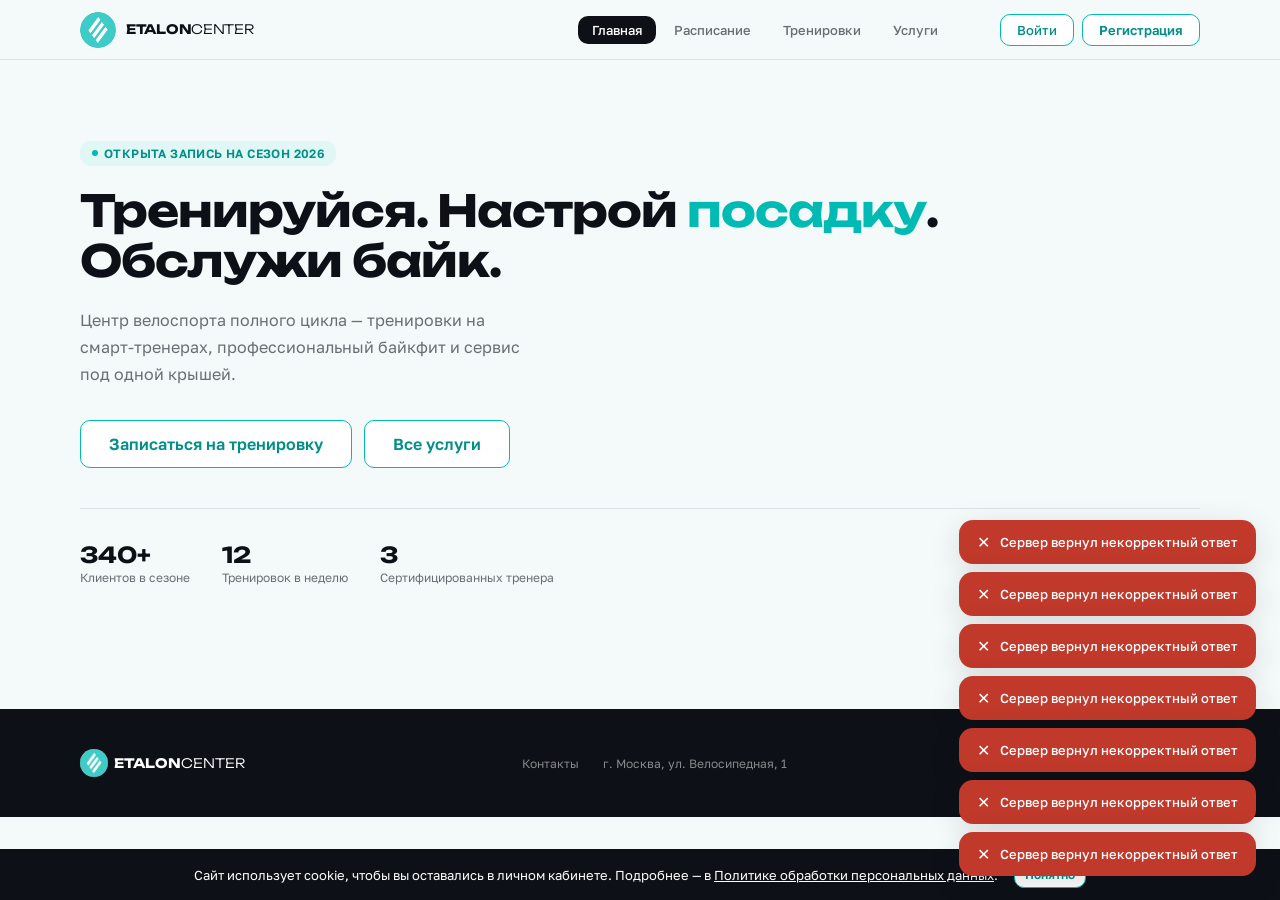
==== commit c4d5b596: "56. [Feature] - расписание и запись изменены" ====
--- a/index.html
+++ b/index.html
@@ -13,15 +13,15 @@
   <title>ETALON CENTER — Запись на тренировки</title>
   <!-- Стили — css/, порядок подключения важен (каскад). ?v=… — версия против кэша браузера
        (.htaccess кэширует css/js на 7 дней): при выкладке изменённых css/js сменить во ВСЕХ ссылках css и js. -->
-  <link rel="stylesheet" href="css/fonts.css?v=20261009-031">
-  <link rel="stylesheet" href="css/base.css?v=20261009-031">
-  <link rel="stylesheet" href="css/site.css?v=20261009-031">
-  <link rel="stylesheet" href="css/panels.css?v=20261009-031">
-  <link rel="stylesheet" href="css/library.css?v=20261009-031">
-  <link rel="stylesheet" href="css/week-grid.css?v=20261009-031">
-  <link rel="stylesheet" href="css/admin.css?v=20261009-031">
+  <link rel="stylesheet" href="css/fonts.css?v=20261009-048">
+  <link rel="stylesheet" href="css/base.css?v=20261009-048">
+  <link rel="stylesheet" href="css/site.css?v=20261009-048">
+  <link rel="stylesheet" href="css/panels.css?v=20261009-048">
+  <link rel="stylesheet" href="css/library.css?v=20261009-048">
+  <link rel="stylesheet" href="css/week-grid.css?v=20261009-048">
+  <link rel="stylesheet" href="css/admin.css?v=20261009-048">
   <!-- Набор готовых классов — последним: его классы сильнее остальных -->
-  <link rel="stylesheet" href="css/kit.css?v=20261009-031">
+  <link rel="stylesheet" href="css/kit.css?v=20261009-048">
 </head>
 
 <body>
@@ -40,6 +40,7 @@
     <div class="nav-links">
       <a class="nav-link nav-client-only active" href="#" onclick="showPage('home');setNavActive(this)">Главная</a>
       <a class="nav-link nav-client-only" href="#" onclick="showPage('trainings');setNavActive(this)">Расписание</a>
+      <a class="nav-link nav-client-only" href="#" onclick="showPage('catalog');setNavActive(this)">Тренировки</a>
       <a class="nav-link nav-client-only" href="#" onclick="showPage('services');setNavActive(this)">Услуги</a>
       <a class="nav-link" href="#" onclick="showPage('client');setNavActive(this)" id="nav-client"
         style="display:none">Кабинет</a>
@@ -135,12 +136,24 @@
       </div>
 
       <div class="ind-hint u-mb-12" id="tr-hint"></div>
-      <!-- Недельная сетка; на телефоне вместо неё — лента дней и список выбранного дня -->
+      <!-- Неделя: дни колонками, занятия карточками (js/site/trainings.js); на телефоне вместо неё — лента дней и список выбранного дня -->
       <div class="wg-days" id="tr-days"></div>
       <div class="sch-list" id="tr-day-list"></div>
-      <div class="wg-wrap sch-grid-wrap">
-        <div class="wg wg--site" id="tr-grid"></div>
-      </div>
+      <div class="sch-grid-wrap">
+        <div class="sch-week" id="tr-grid"></div>
+      </div>
+    </div>
+  </div>
+
+  <!-- ════════════ PAGE: ТРЕНИРОВКИ ════════════ -->
+  <!-- Какие тренировки есть в выбранном филиале: карточки из библиотеки по видам (js/site/trainings.js renderCatalog) -->
+  <div class="page" id="page-catalog">
+    <div class="section">
+      <div class="section-head">
+        <h2 class="section-title">Тренировки</h2>
+        <div class="site-loc-name u-phone-only u-text-ui u-muted u-mt-4"></div>
+      </div>
+      <div id="catalog-grid"></div>
     </div>
   </div>
 
@@ -576,9 +589,9 @@
             <table>
               <thead>
                 <tr>
-                  <th>Сотрудник</th>
-                  <th>Телефон</th>
-                  <th id="staff-col-roles">Кем и где работает</th>
+                  <th class="u-w-240">Сотрудник</th>
+                  <th class="u-w-200">Телефон</th>
+                  <th id="staff-col-work">Где и кем работает</th>
                 </tr>
               </thead>
               <tbody id="staff-tbody"></tbody>
@@ -690,7 +703,7 @@
           <!-- Справочники (общие; у прикладных значений — в каких филиалах доступно) -->
           <div class="adm-card set-tab" id="set-tab-dicts" style="display:none">
             <div class="set-bar">
-              <span class="set-hint">Справочники общие. У категорий и типов специалистов — список филиалов, где они доступны; новый филиал добавляйте в значения вручную (в «Ред.»).</span>
+              <span class="set-hint">Справочники общие. У категорий занятий — список филиалов, где они доступны; новый филиал добавляйте в значения вручную (кнопка с карандашом).</span>
             </div>
             <div id="dict-groups"></div>
           </div>
@@ -820,33 +833,33 @@
   </footer>
 
 <!-- Скрипты вынесены в js/ — обычные (не модули), общий глобальный scope; порядок подключения важен -->
-  <script src="js/api.js?v=20261009-031"></script>
-  <script src="js/core.js?v=20261009-031"></script>
-  <script src="js/week-grid.js?v=20261009-031"></script>
-  <script src="js/auth.js?v=20261009-031"></script>
-  <script src="js/site/schedule.js?v=20261009-031"></script>
-  <script src="js/site/booking.js?v=20261009-031"></script>
-  <script src="js/site/individual.js?v=20261009-031"></script>
-  <script src="js/site/trainings.js?v=20261009-031"></script>
-  <script src="js/site/services-bookings.js?v=20261009-031"></script>
-  <script src="js/admin/admin.js?v=20261009-031"></script>
-  <script src="js/admin/schedule.js?v=20261009-031"></script>
-  <script src="js/admin/journal.js?v=20261009-031"></script>
-  <script src="js/admin/journal-book.js?v=20261009-031"></script>
-  <script src="js/client/panel.js?v=20261009-031"></script>
-  <script src="js/client/chat-profile.js?v=20261009-031"></script>
-  <script src="js/site/detail-modals.js?v=20261009-031"></script>
-  <script src="js/admin/library.js?v=20261009-031"></script>
-  <script src="js/admin/data-nav.js?v=20261009-031"></script>
-  <script src="js/admin/specialists.js?v=20261009-031"></script>
-  <script src="js/admin/staff.js?v=20261009-031"></script>
-  <script src="js/admin/settings.js?v=20261009-031"></script>
-  <script src="js/admin/stations.js?v=20261009-031"></script>
-  <script src="js/admin/dictionaries.js?v=20261009-031"></script>
-  <script src="js/docs.js?v=20261009-031"></script>
-  <script src="js/ui.js?v=20261009-031"></script>
-  <script src="js/loaders.js?v=20261009-031"></script>
-  <script src="js/init.js?v=20261009-031"></script>
+  <script src="js/api.js?v=20261009-048"></script>
+  <script src="js/core.js?v=20261009-048"></script>
+  <script src="js/week-grid.js?v=20261009-048"></script>
+  <script src="js/auth.js?v=20261009-048"></script>
+  <script src="js/site/schedule.js?v=20261009-048"></script>
+  <script src="js/site/booking.js?v=20261009-048"></script>
+  <script src="js/site/individual.js?v=20261009-048"></script>
+  <script src="js/site/trainings.js?v=20261009-048"></script>
+  <script src="js/site/services-bookings.js?v=20261009-048"></script>
+  <script src="js/admin/admin.js?v=20261009-048"></script>
+  <script src="js/admin/schedule.js?v=20261009-048"></script>
+  <script src="js/admin/journal.js?v=20261009-048"></script>
+  <script src="js/admin/journal-book.js?v=20261009-048"></script>
+  <script src="js/client/panel.js?v=20261009-048"></script>
+  <script src="js/client/chat-profile.js?v=20261009-048"></script>
+  <script src="js/site/detail-modals.js?v=20261009-048"></script>
+  <script src="js/admin/library.js?v=20261009-048"></script>
+  <script src="js/admin/data-nav.js?v=20261009-048"></script>
+  <script src="js/admin/specialists.js?v=20261009-048"></script>
+  <script src="js/admin/staff.js?v=20261009-048"></script>
+  <script src="js/admin/settings.js?v=20261009-048"></script>
+  <script src="js/admin/stations.js?v=20261009-048"></script>
+  <script src="js/admin/dictionaries.js?v=20261009-048"></script>
+  <script src="js/docs.js?v=20261009-048"></script>
+  <script src="js/ui.js?v=20261009-048"></script>
+  <script src="js/loaders.js?v=20261009-048"></script>
+  <script src="js/init.js?v=20261009-048"></script>
 
   <!-- MODAL: EDIT SLOT -->
   <div class="admin-modal-overlay" id="slot-modal">
--- a/css/site.css
+++ b/css/site.css
@@ -791,6 +791,9 @@
 
 /* ─── ADMIN ─── */
 
+/* ── Таблица панели — один стиль на всю систему (владелец 09.10.2026): «Клиенты», «Управление записями»,
+   «Сотрудники», история ролей, «Документы», «Справочники». Разметка: <div class="admin-table"><table>…
+   Размер текста, отступы и высота строки задаются только здесь — в ячейках их не переопределять ── */
 .admin-table {
   background: var(--card);
   border: 1px solid var(--border);
@@ -817,6 +820,9 @@
 }
 
 .admin-table td {
+  /* высота строки одна во всех таблицах панели: ячейка в одну строку и в две (имя + пометка, станок + тип) —
+     одинаковой высоты; выше строка только там, где содержимого больше двух строк */
+  height: 57px;
   padding: 12px 16px;
   font-size: 13px;
   border-bottom: 1px solid var(--border);
--- a/css/week-grid.css
+++ b/css/week-grid.css
@@ -834,3 +834,137 @@
 .wg--site .wg-time-row {
   font-size: 11px;
 }
+
+/* ── Расписание клиента по дням (владелец 09.10.2026): семь колонок одинаковой ширины, занятия дня — карточками
+   подряд по времени начала, без сетки по часам и пустых строк. Разметка — js/site/trainings.js.
+   Цвет полосы слева — вид занятия (--cat, как у плитки в сетке); прошедшее и занятое — серым (.is-off);
+   своя запись — тёмная (--mine). На телефоне вместо колонок — список дня (.sch-list выше) ── */
+.sch-week {
+  display: grid;
+  grid-template-columns: repeat(7, minmax(0, 1fr));
+  gap: 10px;
+  align-items: start;
+}
+
+.sch-day-hdr {
+  padding: 8px 4px;
+  margin-bottom: 8px;
+  border-bottom: 1px solid var(--border);
+  font-size: 13px;
+  color: var(--ink-60);
+}
+
+.sch-day-hdr b {
+  color: var(--ink);
+}
+
+.sch-day.today .sch-day-hdr,
+.sch-day.today .sch-day-hdr b {
+  color: var(--green-dark);
+  border-bottom-color: var(--green);
+}
+
+.sch-day.past .sch-day-hdr,
+.sch-day.past .sch-day-hdr b {
+  color: var(--ink-40);
+}
+
+.sch-day-empty {
+  padding: 8px 4px;
+  font-size: 12px;
+  color: var(--ink-40);
+}
+
+.sch-card {
+  margin-bottom: 8px;
+  padding: 10px 12px;
+  border-radius: var(--r-sm);
+  border: 1px solid var(--border);
+  border-left: 3px solid var(--cat, #888);
+  background: var(--card);
+  cursor: pointer;
+  transition: box-shadow .15s;
+}
+
+.sch-card:hover {
+  box-shadow: 0 2px 10px rgba(0, 0, 0, .1);
+}
+
+.sch-card-time {
+  font-size: 18px;
+  font-weight: 700;
+  line-height: 1.2;
+  color: var(--ink);
+}
+
+.sch-card-time span {
+  margin-left: 6px;
+  font-size: 12px;
+  font-weight: 400;
+  color: var(--ink-60);
+}
+
+.sch-card-name {
+  margin: 2px 0;
+  font-size: 13px;
+  font-weight: 700;
+  color: var(--ink);
+  overflow-wrap: anywhere;
+}
+
+.sch-card-meta,
+.sch-card-state {
+  font-size: 12px;
+  color: var(--ink-60);
+  overflow-wrap: anywhere;
+}
+
+.sch-card-state {
+  margin-top: 6px;
+  font-weight: 700;
+}
+
+/* Прошедшее занятие и занятие без мест — серым */
+.sch-card.is-off {
+  background: var(--muted-bg);
+  border-color: transparent;
+  border-left-color: var(--muted-strong);
+}
+
+.sch-card.is-off .sch-card-time,
+.sch-card.is-off .sch-card-name {
+  color: var(--ink-60);
+}
+
+/* Своя запись */
+.sch-card--mine {
+  background: var(--mine);
+  border-color: transparent;
+  border-left: 4px solid var(--mine-edge);
+}
+
+.sch-card--mine .sch-card-time,
+.sch-card--mine .sch-card-time span,
+.sch-card--mine .sch-card-name,
+.sch-card--mine .sch-card-meta,
+.sch-card--mine .sch-card-state {
+  color: var(--mine-ink);
+}
+
+.sch-card--mine .sch-card-time span,
+.sch-card--mine .sch-card-meta {
+  opacity: .8;
+}
+
+.sch-card--mine.is-off {
+  background: var(--muted-bg);
+  border-left-color: var(--muted-strong);
+}
+
+.sch-card--mine.is-off .sch-card-time,
+.sch-card--mine.is-off .sch-card-time span,
+.sch-card--mine.is-off .sch-card-name,
+.sch-card--mine.is-off .sch-card-meta,
+.sch-card--mine.is-off .sch-card-state {
+  color: var(--ink-60);
+}
--- a/css/admin.css
+++ b/css/admin.css
@@ -474,27 +474,7 @@
   margin-bottom: 8px;
 }
 
-.dict-table {
-  width: 100%;
-  border-collapse: collapse;
-  font-size: 13px;
-}
-
-.dict-table th {
-  text-align: left;
-  font-size: 11px;
-  font-weight: 700;
-  color: var(--ink-60);
-  text-transform: uppercase;
-  letter-spacing: .3px;
-  padding: 6px 8px;
-  border-bottom: 1.5px solid var(--border);
-}
-
-.dict-table td {
-  padding: 7px 8px;
-  border-bottom: 1px solid var(--border);
-}
+/* Таблица значений справочника — общий стиль таблиц панели (.admin-table, css/site.css) */
 
 .dict-code {
   font-family: monospace;
